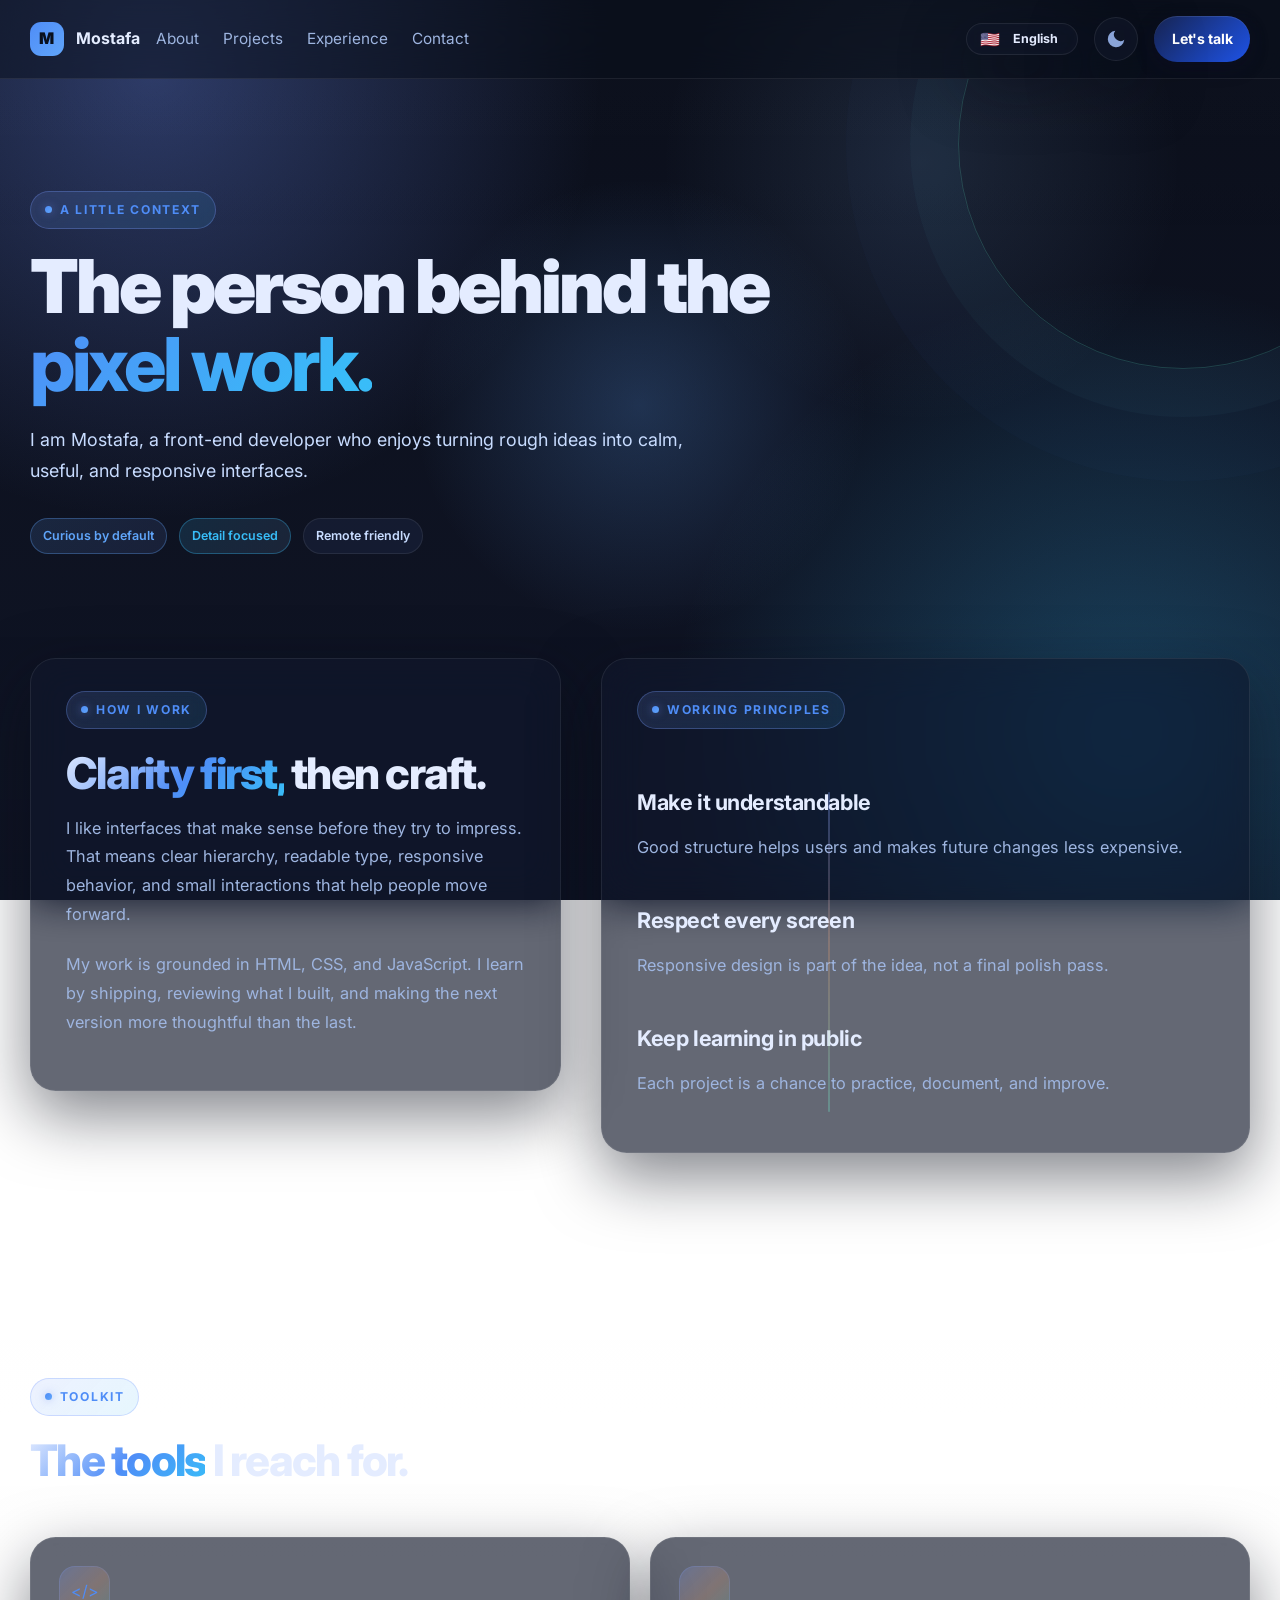
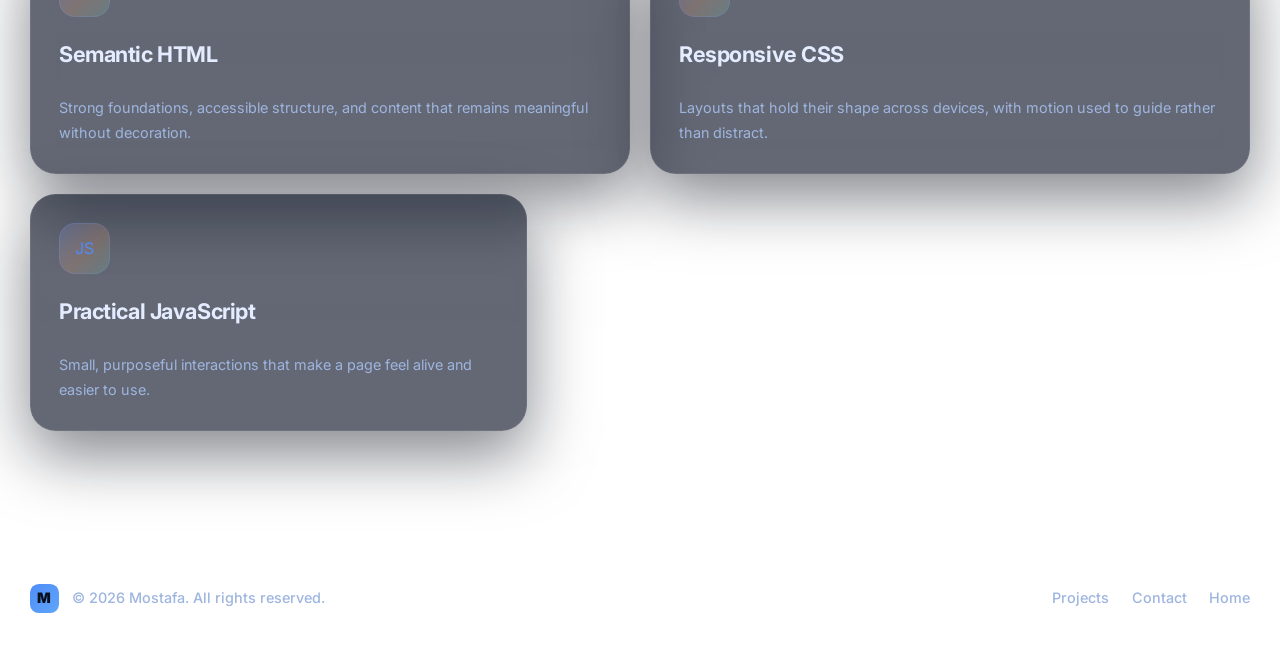
==== about.html @ 09595b4a "Add files via upload" ====
﻿<!DOCTYPE html>
<html lang="en">
  <head>
    <meta charset="UTF-8" />
    <meta name="viewport" content="width=device-width, initial-scale=1.0" />
    <link rel="icon" type="image/svg+xml" href="data:image/svg+xml,%3Csvg xmlns='http://www.w3.org/2000/svg' viewBox='0 0 100 100'%3E%3Cdefs%3E%3ClinearGradient id='g' x1='0%25' y1='0%25' x2='100%25' y2='100%25'%3E%3Cstop offset='0%25' stop-color='%237c9dff'/%3E%3Cstop offset='100%25' stop-color='%238af0d0'/%3E%3C/linearGradient%3E%3C/defs%3E%3Crect width='100' height='100' rx='22' fill='url(%23g)'/%3E%3Ctext x='50' y='68' font-family='Arial,sans-serif' font-size='54' font-weight='900' fill='%2309101d' text-anchor='middle'%3EM%3C/text%3E%3C/svg%3E" />
    <meta name="description" content="Learn more about Mostafa, a front-end developer focused on clear, useful digital experiences." />
    <title>About | Mostafa</title>
    <link rel="preconnect" href="https://fonts.googleapis.com" />
    <link rel="preconnect" href="https://fonts.gstatic.com" crossorigin />
    <link href="https://fonts.googleapis.com/css2?family=Inter:wght@400;500;600;700;800;900&family=DM+Mono:wght@400;500&display=swap" rel="stylesheet" />
    <link rel="stylesheet" href="styles.css" />
    <script>document.documentElement.classList.add('is-loading');</script>
  </head>
<body>
  <a class="skip-link" href="#main-content">Skip to main content</a>
  <div class="scroll-progress" aria-hidden="true">
    <div class="scroll-progress__bar">
    </div>
</div>
<header class="site-header">
  <div class="container nav-wrapper">
    <a href="index.html" class="brand" aria-label="Mostafa home">
      <span class="brand-mark">M</span>
      <span class="brand-name">Mostafa</span>
    </a>
  <button class="nav-toggle" aria-label="Toggle navigation menu" aria-expanded="false" aria-controls="primary-nav">
    <span>
    </span>
  <span>
  </span>
<span>
</span>
</button>
<nav class="main-nav" id="primary-nav" aria-label="Main navigation">
  <a href="about.html" aria-current="page">About</a>
  <a href="projects.html">Projects</a>
  <a href="experience.html">Experience</a>
  <a href="contact.html">Contact</a>
</nav>
<div class="nav-actions">
  <button class="lang-toggle-btn" id="langBtn" type="button" aria-label="Switch to Arabic" aria-pressed="false">
    <span class="flag" aria-hidden="true">🇺🇸</span>
    <span class="lang-text">عربي</span>
  </button>
  <button
  class="theme-toggle"
  type="button"
  aria-label="Toggle light and dark mode"
  aria-pressed="false"
  >
  <svg class="theme-toggle__icon theme-toggle__icon--sun" viewBox="0 0 24 24" width="22" height="22" aria-hidden="true">
    <circle cx="12" cy="12" r="4" fill="currentColor"/>
    <g stroke="currentColor" stroke-width="2" stroke-linecap="round">
      <line x1="12" y1="2" x2="12" y2="5"/>
      <line x1="12" y1="19" x2="12" y2="22"/>
      <line x1="2" y1="12" x2="5" y2="12"/>
      <line x1="19" y1="12" x2="22" y2="12"/>
      <line x1="4.93" y1="4.93" x2="7.05" y2="7.05"/>
      <line x1="16.95" y1="16.95" x2="19.07" y2="19.07"/>
      <line x1="4.93" y1="19.07" x2="7.05" y2="16.95"/>
      <line x1="16.95" y1="7.05" x2="19.07" y2="4.93"/>
    </g>
  </svg>
  <svg class="theme-toggle__icon theme-toggle__icon--moon" viewBox="0 0 24 24" width="22" height="22" aria-hidden="true">
    <path d="M21 12.79A9 9 0 1 1 11.21 3 7 7 0 0 0 21 12.79z" fill="currentColor"/>
  </svg>
  </button>
<a class="launch-button" href="contact.html">Let's talk</a>
</div>
</div>
</header>
<main id="main-content">
  <section class="page-hero">
    <div class="container">
      <p class="section-tag reveal">A little context</p>
      <h1 class="reveal">
        <span class="display-slab">The person behind the</span>
        <span class="display-gradient">pixel work.</span>
      </h1>
    <p class="lead reveal">I am Mostafa, a front-end developer who enjoys turning rough ideas into calm, useful, and responsive interfaces.</p>
    <div class="page-hero__meta reveal">
      <span class="chip chip--accent">Curious by default</span>
      <span class="chip chip--purple">Detail focused</span>
      <span class="chip">Remote friendly</span>
    </div>
</div>
</section>
<section class="section page-content">
  <div class="container split-layout">
    <article class="about-card reveal" style="padding:2rem 2.2rem">
      <p class="section-tag">How I work</p>
      <h2>
        <span class="h2-gradient">Clarity first,</span> then craft.</h2>
      <p>I like interfaces that make sense before they try to impress. That means clear hierarchy, readable type, responsive behavior, and small interactions that help people move forward.</p>
      <p>My work is grounded in HTML, CSS, and JavaScript. I learn by shipping, reviewing what I built, and making the next version more thoughtful than the last.</p>
    </article>
  <article class="about-card reveal" style="padding:2rem 2.2rem">
    <p class="section-tag">Working principles</p>
    <div class="timeline">
      <div>
        <h3>Make it understandable</h3>
        <p>Good structure helps users and makes future changes less expensive.</p>
      </div>
    <div>
      <h3>Respect every screen</h3>
      <p>Responsive design is part of the idea, not a final polish pass.</p>
    </div>
  <div>
    <h3>Keep learning in public</h3>
    <p>Each project is a chance to practice, document, and improve.</p>
  </div>
</div>
</article>
</div>
</section>
<section class="section section-alt">
  <div class="container">
    <div class="section-header">
      <div class="reveal">
        <p class="section-tag">Toolkit</p>
        <h2>
          <span class="h2-gradient">The tools</span> I reach for.</h2>
      </div>
  </div>
<div class="skill-grid">
  <article class="skill-card reveal">
    <div class="skill-icon">&lt;/&gt;</div>
    <h3>Semantic HTML</h3>
    <p>Strong foundations, accessible structure, and content that remains meaningful without decoration.</p>
  </article>
<article class="skill-card reveal">
  <div class="skill-icon"></div>
  <h3>Responsive CSS</h3>
  <p>Layouts that hold their shape across devices, with motion used to guide rather than distract.</p>
</article>
<article class="skill-card reveal">
  <div class="skill-icon">JS</div>
  <h3>Practical JavaScript</h3>
  <p>Small, purposeful interactions that make a page feel alive and easier to use.</p>
</article>
</div>
</div>
</section>
</main>
<footer class="site-footer">
  <div class="container footer-row">
    <div class="footer-brand">
      <span class="brand-mark brand-mark--sm">M</span>
      <span>&copy; <span id="year">
        </span> Mostafa. All rights reserved.</span>
  </div>
<div class="footer-links">
  <a href="projects.html">Projects</a>
  <a href="contact.html">Contact</a>
  <a href="index.html">Home</a>
</div>
</div>
</footer>
<script src="script.js">
</script>
</body>
</html>
---- styles.css ----
:root {
  --bg: #0a0e1a;
  --bg-2: #0f1425;
  --panel: rgba(18, 24, 42, 0.65);
  --panel-strong: rgba(20, 28, 48, 0.92);
  --panel-soft: rgba(26, 36, 62, 0.55);
  --surface: #e8f0ff;
  --ink: #e4ecff;
  --ink-2: #c8dcff;
  --muted: #9eb5e0;
  --primary: #4f8df7;
  --primary-strong: #2563eb;
  --secondary: #38bdf8;
  --accent: #60a5fa;
  --accent-2: #93c5fd;
  --sun: #bfdbfe;
  --line: rgba(255, 255, 255, 0.08);
  --line-strong: rgba(255, 255, 255, 0.14);
  --shadow: 0 1.5rem 4rem rgba(8, 12, 24, 0.5);
  --shadow-glow: 0 0.8rem 2.5rem rgba(106, 138, 240, 0.18), 0 0 0 1px rgba(106, 138, 240, 0.15);
  --shadow-glow-2: 0 1.2rem 3.5rem rgba(56, 189, 248, 0.16), 0 0 0 1px rgba(56, 189, 248, 0.14);
  --project-button-bg: #f8faff;
  --project-button-ink: #0a0e1a;
  --project-button-shadow: rgba(255, 255, 255, 0.3);
  --launch-bg-1: #172554;
  --launch-bg-2: #1d4ed8;
  --launch-bg-3: #0369a1;
  --noise: url("data:image/svg+xml;utf8,<svg xmlns='http://www.w3.org/2000/svg' width='160' height='160'><filter id='n'><feTurbulence type='fractalNoise' baseFrequency='0.9' numOctaves='2' stitchTiles='stitch'/><feColorMatrix values='0 0 0 0 1  0 0 0 0 1  0 0 0 0 1  0 0 0 0.15 0'/></filter><rect width='100%25' height='100%25' filter='url(%23n)'/></svg>");
}

[data-theme="light"] {
  --bg: #f8faff;
  --bg-2: #f0f4ff;
  --panel: rgba(255, 255, 255, 0.78);
  --panel-strong: rgba(255, 255, 255, 0.96);
  --panel-soft: rgba(248, 250, 255, 0.7);
  --surface: #1a2238;
  --ink: #1a2238;
  --ink-2: #3a4663;
  --muted: #5a6885;
  --primary: #2563eb;
  --primary-strong: #1d4ed8;
  --secondary: #0284c7;
  --accent: #0ea5e9;
  --accent-2: #60a5fa;
  --sun: #3b82f6;
  --line: rgba(26, 34, 56, 0.08);
  --line-strong: rgba(26, 34, 56, 0.14);
  --shadow: 0 1.2rem 3rem rgba(26, 34, 56, 0.1);
  --shadow-glow: 0 0.8rem 2rem rgba(74, 106, 216, 0.12), 0 0 0 1px rgba(74, 106, 216, 0.14);
  --shadow-glow-2: 0 1.2rem 2.8rem rgba(2, 132, 199, 0.1), 0 0 0 1px rgba(2, 132, 199, 0.12);
  --project-button-bg: #1a2238;
  --project-button-ink: #ffffff;
  --project-button-shadow: rgba(0, 0, 0, 0.25);
  --launch-bg-1: #2563eb;
  --launch-bg-2: #1d4ed8;
  --launch-bg-3: #0284c7;
  --noise: url("data:image/svg+xml;utf8,<svg xmlns='http://www.w3.org/2000/svg' width='160' height='160'><filter id='n'><feTurbulence type='fractalNoise' baseFrequency='0.9' numOctaves='2' stitchTiles='stitch'/><feColorMatrix values='0 0 0 0 0.03  0 0 0 0 0.05  0 0 0 0 0.1  0 0 0 0.06 0'/></filter><rect width='100%25' height='100%25' filter='url(%23n)'/></svg>");
}

* {
  box-sizing: border-box;
}

html {
  scroll-behavior: smooth;
}

html.is-loading {
  overflow: hidden;
}

html.is-loading::before,
html.is-loading::after {
  position: fixed;
  z-index: 999;
  pointer-events: none;
}

html.is-loading::before {
  content: "MOSTAFA  /  LOADING";
  inset: 0;
  display: grid;
  place-items: center;
  padding-top: 5rem;
  background: var(--bg);
  color: var(--muted);
  font: 700 0.72rem/1 "DM Mono", monospace;
  letter-spacing: 0.18em;
  text-align: center;
}

html.is-loading::after {
  content: "";
  top: 50%;
  left: 50%;
  width: min(22rem, 72vw);
  height: 6px;
  border-radius: 999px;
  background: linear-gradient(90deg, var(--primary), var(--secondary), var(--accent));
  transform: translateX(-50%) scaleX(0);
  transform-origin: left center;
  animation: pageLoaderProgress 1s ease-out forwards;
}

@keyframes pageLoaderProgress {
  0% {
    transform: translateX(-50%) scaleX(0);
  }

  100% {
    transform: translateX(-50%) scaleX(1);
  }
}

@property --aurora-1-x {
  syntax: "<percentage>";
  inherits: false;
  initial-value: 12%;
}
@property --aurora-1-y {
  syntax: "<percentage>";
  inherits: false;
  initial-value: 8%;
}
@property --aurora-2-x {
  syntax: "<percentage>";
  inherits: false;
  initial-value: 88%;
}
@property --aurora-2-y {
  syntax: "<percentage>";
  inherits: false;
  initial-value: 82%;
}
@property --aurora-3-x {
  syntax: "<percentage>";
  inherits: false;
  initial-value: 50%;
}
@property --aurora-3-y {
  syntax: "<percentage>";
  inherits: false;
  initial-value: 45%;
}

body {
  margin: 0;
  font-family: "Inter", sans-serif;
  background:
    radial-gradient(circle at var(--aurora-1-x) var(--aurora-1-y), rgba(106, 138, 240, 0.35), transparent 32%),
    radial-gradient(circle at var(--aurora-2-x) var(--aurora-2-y), rgba(56, 189, 248, 0.28), transparent 34%),
    radial-gradient(circle at var(--aurora-3-x) var(--aurora-3-y), rgba(96, 165, 250, 0.22), transparent 28%),
    radial-gradient(circle at 72% 18%, rgba(147, 197, 253, 0.12), transparent 22%),
    linear-gradient(180deg, var(--bg) 0%, var(--bg-2) 100%);
  background-attachment: fixed;
  background-blend-mode: normal;
  color: var(--ink);
  line-height: 1.7;
  letter-spacing: 0;
  animation: auroraDrift 28s ease-in-out infinite alternate;
  position: relative;
}

body::before {
  content: "";
  position: fixed;
  inset: 0;
  z-index: 0;
  pointer-events: none;
  background-image: var(--noise);
  background-repeat: repeat;
  background-size: 160px 160px;
  opacity: 0.18;
  mix-blend-mode: overlay;
}

body::after {
  content: "";
  position: fixed;
  inset: 0;
  z-index: 0;
  pointer-events: none;
  background:
    linear-gradient(180deg, rgba(255,255,255,0.01), transparent 30%, transparent 70%, rgba(0,0,0,0.08));
}

@keyframes auroraDrift {
  0% {
    --aurora-1-x: 10%;
    --aurora-1-y: 8%;
    --aurora-2-x: 90%;
    --aurora-2-y: 84%;
    --aurora-3-x: 48%;
    --aurora-3-y: 50%;
  }
  33% {
    --aurora-1-x: 18%;
    --aurora-1-y: 14%;
    --aurora-2-x: 78%;
    --aurora-2-y: 70%;
    --aurora-3-x: 55%;
    --aurora-3-y: 42%;
  }
  66% {
    --aurora-1-x: 12%;
    --aurora-1-y: 20%;
    --aurora-2-x: 82%;
    --aurora-2-y: 62%;
    --aurora-3-x: 45%;
    --aurora-3-y: 58%;
  }
  100% {
    --aurora-1-x: 25%;
    --aurora-1-y: 10%;
    --aurora-2-x: 72%;
    --aurora-2-y: 88%;
    --aurora-3-x: 55%;
    --aurora-3-y: 45%;
  }
}

[data-theme="light"] body {
  background:
    radial-gradient(circle at var(--aurora-1-x) var(--aurora-1-y), rgba(74, 106, 216, 0.15), transparent 32%),
    radial-gradient(circle at var(--aurora-2-x) var(--aurora-2-y), rgba(2, 132, 199, 0.12), transparent 34%),
    radial-gradient(circle at var(--aurora-3-x) var(--aurora-3-y), rgba(14, 165, 233, 0.1), transparent 28%),
    radial-gradient(circle at 72% 18%, rgba(96, 165, 250, 0.06), transparent 22%),
    linear-gradient(180deg, var(--bg) 0%, var(--bg-2) 100%);
  background-attachment: fixed;
}

[data-theme="light"] body::before {
  opacity: 0.25;
  mix-blend-mode: multiply;
}

a {
  color: inherit;
  text-decoration: none;
}

img {
  max-width: 100%;
  display: block;
}

button {
  font-family: inherit;
}

.skip-link {
  position: absolute;
  top: -40px;
  left: 0;
  background: var(--primary);
  color: white;
  padding: 0.5rem 1rem;
  z-index: 100;
  border-radius: 0 0 0.5rem 0;
  font-weight: 600;
  font-size: 0.85rem;
  transition: top 0.2s ease;
}

.skip-link:focus {
  top: 0;
}

.scroll-progress {
  position: fixed;
  top: 0;
  left: 0;
  width: 100%;
  height: 3px;
  z-index: 100;
  background: transparent;
  pointer-events: none;
}

.scroll-progress__bar {
  height: 100%;
  width: 0%;
  background: linear-gradient(90deg, var(--primary), var(--accent));
  border-radius: 0 999px 999px 0;
  transition: width 0.08s linear;
}

.container {
  width: min(1220px, calc(100% - 2rem));
  margin: 0 auto;
  position: relative;
  z-index: 1;
}

.section {
  padding: 7rem 0;
  position: relative;
}

.page-hero {
  padding: 7rem 0 4.5rem;
  position: relative;
  overflow: hidden;
}

.page-hero::after {
  content: "";
  position: absolute;
  width: 28rem;
  height: 28rem;
  right: -8rem;
  top: -10rem;
  border: 1px solid rgba(94, 224, 200, 0.2);
  border-radius: 50%;
  box-shadow: 0 0 0 3rem rgba(94, 224, 200, 0.03), 0 0 0 7rem rgba(106, 138, 240, 0.025);
  pointer-events: none;
}

.page-hero h1 {
  max-width: 860px;
  margin-bottom: 1.25rem;
}

.page-hero .lead {
  max-width: 680px;
}

.page-hero__meta {
  display: flex;
  flex-wrap: wrap;
  gap: 0.75rem;
  margin-top: 2rem;
}

.page-content {
  padding-top: 2rem;
}

.page-intro {
  max-width: 760px;
  margin-bottom: 3rem;
}

.auth-section {
  min-height: calc(100vh - 78px);
  display: grid;
  align-items: center;
  padding: 5rem 0;
}

.auth-layout {
  display: grid;
  grid-template-columns: minmax(0, 1fr) minmax(320px, 440px);
  align-items: center;
  gap: clamp(3rem, 8vw, 8rem);
}

.auth-intro h1 {
  max-width: 680px;
  margin-bottom: 1.25rem;
}

.auth-intro .lead {
  max-width: 540px;
}

.auth-card {
  padding: clamp(1.5rem, 4vw, 2.4rem);
  border: 1px solid var(--line-strong);
  border-radius: 1.1rem;
  background: var(--panel-strong);
  box-shadow: var(--shadow), var(--shadow-glow);
}

.auth-card__header {
  margin-bottom: 1.75rem;
}

.auth-card__eyebrow {
  color: var(--primary);
  font: 500 0.72rem/1 "DM Mono", monospace;
  letter-spacing: 0.12em;
  text-transform: uppercase;
}

.auth-card h2 {
  margin: 0.55rem 0 0.25rem;
  font-size: clamp(2rem, 5vw, 3rem);
}

.auth-card__header p,
.auth-switch {
  margin: 0;
  color: var(--muted);
}

.auth-form {
  display: grid;
  gap: 1rem;
}

.auth-submit {
  width: 100%;
  justify-content: center;
  margin-top: 0.35rem;
}

.auth-switch {
  margin-top: 1.5rem;
  text-align: center;
  font-size: 0.9rem;
}

.auth-switch a {
  color: var(--primary);
  font-weight: 700;
}

.auth-switch a:hover,
.auth-switch a:focus-visible {
  color: var(--accent);
}

.dashboard-section {
  min-height: calc(100vh - 78px);
  padding-top: 5rem;
}

.dashboard-heading {
  display: flex;
  align-items: end;
  justify-content: space-between;
  gap: 2rem;
  margin-bottom: 3rem;
}

.dashboard-heading h1 {
  max-width: 760px;
  margin-bottom: 1rem;
}

.dashboard-heading .lead {
  max-width: 520px;
  margin-bottom: 0;
}

.dashboard-grid {
  display: grid;
  grid-template-columns: repeat(2, minmax(0, 1fr));
  gap: 1rem;
}

.dashboard-card,
.dashboard-note {
  border: 1px solid var(--line-strong);
  background: var(--panel);
  box-shadow: var(--shadow);
  backdrop-filter: blur(14px);
}

.dashboard-card {
  min-height: 220px;
  display: flex;
  flex-direction: column;
  align-items: flex-start;
  padding: 1.6rem;
  border-radius: 1rem;
}

.dashboard-card--profile {
  grid-column: 1 / -1;
  min-height: 190px;
  display: grid;
  grid-template-columns: auto 1fr auto;
  align-items: center;
  gap: 1.25rem;
}

.dashboard-card__icon {
  display: grid;
  width: 3.2rem;
  height: 3.2rem;
  place-items: center;
  border-radius: 0.9rem;
  background: linear-gradient(135deg, var(--primary), var(--accent));
  color: #09101d;
  font-size: 1.5rem;
  font-weight: 900;
}

.dashboard-card__label {
  display: block;
  margin-bottom: 0.7rem;
  color: var(--primary);
  font: 500 0.72rem/1 "DM Mono", monospace;
  letter-spacing: 0.12em;
  text-transform: uppercase;
}

.dashboard-card h2 {
  margin: 0;
  font-size: 1.25rem;
  overflow-wrap: anywhere;
}

.dashboard-card p,
.dashboard-note p {
  color: var(--muted);
}

.dashboard-number {
  margin-top: auto;
  color: var(--ink);
  font-size: clamp(2.8rem, 5vw, 4.4rem);
  line-height: 1;
}

.dashboard-card .text-link {
  margin-top: auto;
  color: var(--accent);
  font-weight: 700;
}

.dashboard-note {
  display: flex;
  align-items: center;
  justify-content: space-between;
  gap: 2rem;
  margin-top: 1rem;
  padding: 1.75rem;
  border-radius: 1rem;
}

.dashboard-note .section-tag {
  margin-bottom: 0.8rem;
}

.dashboard-note h2 {
  margin: 0 0 0.35rem;
}

.dashboard-note p {
  margin: 0;
}

.settings-panel {
  display: grid;
  grid-template-columns: minmax(220px, 0.75fr) minmax(0, 1.25fr);
  gap: 2rem;
  margin-top: 1rem;
  padding: 1.75rem;
  border: 1px solid var(--line-strong);
  border-radius: 1rem;
  background: var(--panel-strong);
  box-shadow: var(--shadow), var(--shadow-glow);
}

.settings-panel__intro h2 {
  margin-bottom: 0.5rem;
  font-size: clamp(1.6rem, 3vw, 2.4rem);
}

.settings-panel__intro p {
  margin: 0;
  color: var(--muted);
}

.settings-form {
  display: grid;
  grid-template-columns: repeat(2, minmax(0, 1fr));
  gap: 1rem;
}

.settings-form .form-field:has(select) {
  position: relative;
}

.settings-form .form-field:has(select)::after {
  content: "";
  position: absolute;
  right: 1rem;
  bottom: 1.08rem;
  width: 0.5rem;
  height: 0.5rem;
  border-right: 2px solid var(--primary);
  border-bottom: 2px solid var(--primary);
  pointer-events: none;
  transform: rotate(45deg) translateY(-2px);
  transition: transform 0.2s ease, border-color 0.2s ease;
}

.settings-form .form-field:has(select):focus-within::after {
  border-color: var(--accent);
  transform: rotate(225deg) translate(-2px, -2px);
}

.settings-form select {
  min-height: 3.15rem;
  padding: 0.85rem 2.75rem 0.85rem 1rem;
  appearance: none;
  cursor: pointer;
  border-color: rgba(96, 165, 250, 0.3);
  background: linear-gradient(135deg, var(--panel-soft), rgba(56, 189, 248, 0.08));
  font-weight: 700;
  transition: border-color 0.2s ease, background 0.2s ease, box-shadow 0.2s ease, transform 0.2s ease;
}

.settings-form select:hover {
  border-color: var(--primary);
  background: linear-gradient(135deg, var(--panel), rgba(56, 189, 248, 0.12));
  transform: translateY(-1px);
}

.settings-form select:focus {
  border-color: var(--accent);
  background: var(--panel-strong);
  box-shadow: 0 0 0 3px rgba(56, 189, 248, 0.14), 0 0.5rem 1.2rem rgba(56, 189, 248, 0.1);
}

[dir="rtl"] .settings-form .form-field:has(select)::after {
  right: auto;
  left: 1rem;
}

[dir="rtl"] .settings-form select {
  padding-right: 1rem;
  padding-left: 2.75rem;
}

.settings-form__actions {
  grid-column: 1 / -1;
  display: flex;
  align-items: center;
  gap: 1rem;
  margin-top: 0.25rem;
}

.settings-form__actions .form-status {
  margin: 0;
}

.form-grid {
  display: grid;
  grid-template-columns: repeat(2, minmax(0, 1fr));
  gap: 1rem;
}

.form-field {
  display: grid;
  gap: 0.45rem;
}

.form-field--wide {
  grid-column: 1 / -1;
}

.form-field label {
  color: var(--ink-2);
  font-size: 0.82rem;
  font-weight: 700;
}

.form-field.has-error label {
  color: #ffffff;
}

[data-theme="light"] .form-field.has-error label {
  color: #b4233c;
}

.form-field input,
.form-field textarea,
.form-field select {
  width: 100%;
  border: 1px solid var(--line-strong);
  border-radius: 0.8rem;
  padding: 0.85rem 1rem;
  background: var(--panel-soft);
  color: var(--ink);
  font: inherit;
  outline: none;
  transition: border-color 0.2s ease, box-shadow 0.2s ease;
}

.form-field textarea {
  min-height: 9rem;
  resize: vertical;
}

.form-field input:focus,
.form-field textarea:focus,
.form-field select:focus {
  border-color: var(--primary);
  box-shadow: 0 0 0 3px rgba(106, 138, 240, 0.14);
}

.locked-input-wrap {
  position: relative;
}

.locked-input-wrap input[readonly] {
  padding-right: 3.2rem;
  cursor: not-allowed;
  background: var(--panel);
  color: var(--ink-2);
}

.locked-input-wrap input[readonly]:focus {
  border-color: var(--line-strong);
  box-shadow: none;
}

.field-lock {
  position: absolute;
  top: 50%;
  right: 1rem;
  display: grid;
  color: var(--ink-2);
  pointer-events: none;
  transform: translateY(-50%);
}

.password-input-wrap {
  position: relative;
}

.password-input-wrap input {
  padding-right: 4.6rem;
}

.password-toggle {
  position: absolute;
  top: 50%;
  right: 0.55rem;
  min-width: 3.4rem;
  padding: 0.35rem 0.45rem;
  border: 0;
  border-radius: 0.45rem;
  background: transparent;
  color: var(--primary);
  cursor: pointer;
  font: 700 0.75rem/1 "DM Mono", monospace;
  transform: translateY(-50%);
  transition: background 0.2s ease, color 0.2s ease;
}

.password-toggle:hover,
.password-toggle:focus-visible {
  background: var(--panel-soft);
  color: var(--accent);
}

.password-toggle:focus-visible {
  outline: 2px solid var(--primary);
  outline-offset: 1px;
}

[dir="rtl"] .password-input-wrap input {
  padding-right: 1rem;
  padding-left: 4.6rem;
}

[dir="rtl"] .password-toggle {
  right: auto;
  left: 0.55rem;
}

.form-field.has-error input,
.form-field.has-error textarea,
.form-field.has-error select,
.form-field.has-error input:focus,
.form-field.has-error textarea:focus,
.form-field.has-error select:focus {
  border-color: #f06b78;
  box-shadow: 0 0 0 3px rgba(240, 107, 120, 0.14);
}

.form-status {
  margin: 0.75rem 0 0;
  color: var(--accent);
  font-weight: 700;
}

.page-note {
  padding: 1.25rem 1.5rem;
  border-left: 3px solid var(--accent);
  background: var(--panel-soft);
  color: var(--ink-2);
}

.section-alt {
  position: relative;
}

.section-alt::before {
  content: "";
  position: absolute;
  inset: 0;
  background: linear-gradient(180deg,
    rgba(255, 255, 255, 0.008),
    rgba(255, 255, 255, 0.02) 50%,
    rgba(255, 255, 255, 0.008));
  border-top: 1px solid var(--line);
  border-bottom: 1px solid var(--line);
  backdrop-filter: blur(4px);
  pointer-events: none;
}

.section-tag,
.eyebrow {
  display: inline-flex;
  align-items: center;
  gap: 0.5rem;
  margin: 0 0 1.2rem;
  padding: 0.45rem 0.85rem;
  color: var(--primary);
  background: linear-gradient(135deg, rgba(124, 157, 255, 0.14), rgba(56, 189, 248, 0.12));
  border: 1px solid rgba(124, 157, 255, 0.3);
  border-radius: 999px;
  font-size: 0.76rem;
  letter-spacing: 0.14em;
  text-transform: uppercase;
  font-weight: 700;
  backdrop-filter: blur(8px);
}

.section-tag::before,
.eyebrow::before {
  content: "";
  width: 0.45rem;
  height: 0.45rem;
  border-radius: 50%;
  background: linear-gradient(135deg, var(--primary), var(--accent));
  box-shadow: 0 0 8px rgba(106, 138, 240, 0.5);
}

.chip-row {
  display: flex;
  flex-wrap: wrap;
  gap: 0.5rem;
  margin: 1.25rem 0 0;
}

.chip {
  display: inline-flex;
  align-items: center;
  gap: 0.4rem;
  padding: 0.4rem 0.75rem;
  font-size: 0.78rem;
  font-weight: 600;
  border-radius: 999px;
  border: 1px solid var(--line);
  background: var(--panel-soft);
  color: var(--ink-2);
  backdrop-filter: blur(8px);
  transition: transform 0.2s ease, border-color 0.2s ease, color 0.2s ease;
}

.chip:hover {
  transform: translateY(-0.5px);
  border-color: rgba(106, 138, 240, 0.35);
  color: var(--primary);
}

.chip--accent {
  background: linear-gradient(135deg, rgba(96, 165, 250, 0.14), rgba(124, 157, 255, 0.1));
  border-color: rgba(96, 165, 250, 0.32);
  color: var(--accent);
}

.chip--purple {
  background: linear-gradient(135deg, rgba(56, 189, 248, 0.14), rgba(147, 197, 253, 0.1));
  border-color: rgba(56, 189, 248, 0.32);
  color: var(--secondary);
}

h1, h2, h3, p {
  margin-top: 0;
}

h1 {
  font-size: clamp(3rem, 5.8vw, 6.2rem);
  line-height: 1.05;
  letter-spacing: -0.04em;
  max-width: 780px;
  margin-bottom: 1.5rem;
  font-weight: 800;
}

h1 .display-gradient {
  background: linear-gradient(135deg, var(--primary) 0%, var(--secondary) 45%, var(--accent) 100%);
  -webkit-background-clip: text;
  background-clip: text;
  -webkit-text-fill-color: transparent;
  color: transparent;
  background-size: 200% 200%;
  animation: gradientShift 9s ease-in-out infinite alternate;
}

h1 .display-slab {
  display: block;
  color: var(--ink);
  font-weight: 900;
}

h1 .display-italic {
  font-family: "DM Mono", ui-monospace, monospace;
  font-style: italic;
  font-weight: 500;
  color: var(--accent);
  letter-spacing: -0.04em;
}

@keyframes gradientShift {
  0% { background-position: 0% 50%; }
  100% { background-position: 100% 50%; }
}

h2 {
  font-size: clamp(2.2rem, 3.4vw, 3.4rem);
  line-height: 1.15;
  letter-spacing: -0.04em;
  margin-bottom: 1rem;
  font-weight: 800;
}

h2 .h2-gradient {
  background: linear-gradient(135deg, var(--ink), var(--primary) 55%, var(--secondary));
  -webkit-background-clip: text;
  background-clip: text;
  -webkit-text-fill-color: transparent;
  color: transparent;
}

h3 {
  font-size: 1.35rem;
  letter-spacing: -0.02em;
  margin-bottom: 0.8rem;
  font-weight: 700;
}

p {
  color: var(--muted);
  margin-bottom: 1.4rem;
  font-size: 1.02rem;
  line-height: 1.75;
}

.lead {
  font-size: 1.12rem;
  line-height: 1.75;
  max-width: 640px;
  color: var(--ink-2);
}

.typed-text {
  display: inline-block;
  color: var(--primary);
}

.typed-cursor {
  display: inline-block;
  color: var(--accent);
  font-weight: 300;
  animation: blink 0.9s steps(1) infinite;
  margin-left: 1px;
}

@keyframes blink {
  0%, 50% { opacity: 1; }
  50.01%, 100% { opacity: 0; }
}

.reveal {
  opacity: 0;
  transform: translateY(20px);
  transition:
    opacity 0.5s cubic-bezier(0.2, 0.7, 0.2, 1),
    transform 0.5s cubic-bezier(0.2, 0.7, 0.2, 1);
  will-change: opacity, transform;
}

.reveal.is-visible {
  opacity: 1;
  transform: translateY(0);
}

.site-header {
  position: sticky;
  top: 0;
  z-index: 10;
  backdrop-filter: blur(18px);
  background: rgba(9, 14, 26, 0.5);
  border-bottom: 1px solid var(--line);
}

[data-theme="light"] .site-header {
  background: rgba(244, 247, 251, 0.78);
}

.nav-wrapper {
  height: 78px;
  display: flex;
  align-items: center;
  justify-content: space-between;
  gap: 1rem;
}

.brand {
  display: inline-flex;
  align-items: center;
  gap: 0.8rem;
  font-weight: 700;
  flex-shrink: 0;
}

.brand-mark {
  width: 2.1rem;
  height: 2.1rem;
  display: inline-grid;
  place-items: center;
  border-radius: 0.7rem;
  background: linear-gradient(135deg, var(--primary), var(--accent));
  color: #09101d;
  font-weight: 900;
  flex-shrink: 0;
}

.brand-mark--sm {
  width: 1.8rem;
  height: 1.8rem;
  border-radius: 0.55rem;
  font-size: 0.9rem;
}

.brand-name {
  display: inline-block;
}

.nav-actions {
  display: flex;
  align-items: center;
  gap: 1rem;
  margin-left: auto;
}

[dir="rtl"] .nav-actions {
  margin-right: auto;
  margin-left: 0;
}

.account-button {
  display: inline-flex;
  align-items: center;
  justify-content: center;
  min-height: 2.25rem;
  padding: 0.5rem 1rem;
  border: 1px solid rgba(96, 165, 250, 0.35);
  border-radius: 999px;
  background: linear-gradient(135deg, var(--primary), var(--secondary));
  color: #09101d;
  box-shadow: 0 0.3rem 0.9rem rgba(56, 189, 248, 0.18);
  font-size: 0.8rem;
  font-weight: 800;
  line-height: 1;
  transition: transform 0.2s ease, box-shadow 0.2s ease, filter 0.2s ease;
}

.account-button:hover,
.account-button:focus-visible {
  border-color: var(--accent-2);
  color: #09101d;
  transform: translateY(-1px) scale(1.03);
  filter: brightness(1.08);
  box-shadow: 0 0.55rem 1.25rem rgba(56, 189, 248, 0.26);
}

.account-button:focus-visible {
  outline: 2px solid var(--primary);
  outline-offset: 2px;
}

.lang-toggle-btn {
  background: var(--panel);
  color: var(--ink);
  border: 1px solid var(--line);
  padding: 0.42rem 0.8rem;
  border-radius: 999px;
  font-family: inherit;
  font-size: 0.78rem;
  font-weight: 700;
  cursor: pointer;
  display: inline-flex;
  align-items: center;
  gap: 0.45rem;
  box-shadow: var(--shadow);
  backdrop-filter: blur(10px);
  transition: transform 0.25s ease, border-color 0.25s ease, background 0.25s ease, color 0.25s ease, box-shadow 0.25s ease;
}

.lang-toggle-btn:hover,
.lang-toggle-btn:focus-visible {
  background: var(--panel-strong);
  border-color: var(--primary);
  color: var(--primary);
  transform: translateY(-1px);
  box-shadow: 0 0.4rem 1.2rem rgba(106, 138, 240, 0.2);
}

.lang-toggle-btn:focus-visible {
  outline: 2px solid var(--primary);
  outline-offset: 2px;
}

.lang-toggle-btn:active {
  transform: translateY(0);
}

.lang-toggle-btn .flag {
  font-size: 1rem;
  line-height: 1;
}

.lang-toggle-btn .lang-text {
  min-width: 3.6rem;
  text-align: center;
}

.nav-toggle {
  display: none;
  flex-direction: column;
  justify-content: center;
  gap: 5px;
  width: 42px;
  height: 42px;
  padding: 0 9px;
  background: transparent;
  border: 1px solid var(--line);
  border-radius: 0.8rem;
  cursor: pointer;
  color: var(--ink);
}

.nav-toggle span {
  display: block;
  height: 2px;
  width: 100%;
  background: currentColor;
  border-radius: 999px;
  transition: transform 0.25s ease, opacity 0.25s ease;
  transform-origin: center;
}

.nav-toggle[aria-expanded="true"] span:nth-child(1) {
  transform: translateY(7px) rotate(45deg);
}
.nav-toggle[aria-expanded="true"] span:nth-child(2) {
  opacity: 0;
  transform: scaleX(0);
}
.nav-toggle[aria-expanded="true"] span:nth-child(3) {
  transform: translateY(-7px) rotate(-45deg);
}

.main-nav {
  display: flex;
  align-items: center;
  gap: 1.5rem;
  color: var(--muted);
  font-size: 0.96rem;
}

.main-nav a {
  position: relative;
  padding: 0.35rem 0;
  transition: color 0.2s ease;
}

.main-nav a::after {
  content: "";
  position: absolute;
  right: 0;
  bottom: 0;
  left: 0;
  height: 2px;
  border-radius: 999px;
  background: var(--accent);
  transform: scaleX(0);
  transform-origin: center;
  transition: transform 0.25s ease;
}

.main-nav a:hover::after,
.main-nav a:focus-visible::after {
  transform: scaleX(1);
}

.theme-toggle {
  position: relative;
  display: inline-flex;
  align-items: center;
  justify-content: center;
  width: 44px;
  height: 44px;
  border: 1px solid var(--line);
  border-radius: 999px;
  background: var(--panel);
  color: var(--ink);
  cursor: pointer;
  flex-shrink: 0;
  transition: transform 0.25s ease, border-color 0.25s ease, background 0.25s ease, color 0.25s ease, box-shadow 0.25s ease;
  backdrop-filter: blur(10px);
  overflow: hidden;
  box-shadow: var(--shadow);
}

.theme-toggle:hover,
.theme-toggle:focus-visible {
  transform: translateY(-0.5px) rotate(6deg);
  border-color: var(--primary);
  color: var(--primary);
  box-shadow: 0 4px 14px rgba(106, 138, 240, 0.2);
}

.theme-toggle:focus-visible {
  outline: 2px solid var(--primary);
  outline-offset: 2px;
}

.theme-toggle:active {
  transform: scale(0.92);
}

.theme-toggle__icon {
  position: absolute;
  transition: transform 0.45s cubic-bezier(0.68, -0.55, 0.265, 1.55), opacity 0.3s ease;
}

.theme-toggle__icon--sun {
  opacity: 0;
  transform: translateY(20px) rotate(-90deg) scale(0.6);
  color: #f5b642;
}

.theme-toggle__icon--moon {
  opacity: 1;
  transform: translateY(0) rotate(0) scale(1);
  color: #8aa4d8;
}

[data-theme="light"] .theme-toggle__icon--sun {
  opacity: 1;
  transform: translateY(0) rotate(0) scale(1);
}

[data-theme="light"] .theme-toggle__icon--moon {
  opacity: 0;
  transform: translateY(-20px) rotate(90deg) scale(0.6);
}

.main-nav a:hover,
.main-nav a:focus-visible,
.text-link:hover,
.text-link:focus-visible {
  color: var(--ink);
}

.hero {
  padding: 5rem 0 4rem;
}

.hero-grid {
  display: grid;
  grid-template-columns: 1.3fr 1fr;
  align-items: center;
  gap: 3rem;
}

.cta-group {
  display: flex;
  flex-wrap: wrap;
  gap: 1rem;
  margin: 2.25rem 0 2.5rem;
}

.mini-stats {
  list-style: none;
  padding: 0;
  margin: 0;
  display: grid;
  grid-template-columns: repeat(3, minmax(0, 1fr));
  gap: 1rem;
}

.mini-stats li {
  position: relative;
  padding: 1.4rem 1.2rem;
  border-radius: 1.2rem;
  background: var(--panel);
  border: 1px solid var(--line);
  backdrop-filter: blur(18px);
  overflow: hidden;
  transition: transform 0.35s cubic-bezier(0.2, 0.7, 0.2, 1), border-color 0.3s ease, box-shadow 0.3s ease;
  isolation: isolate;
}

.mini-stats li::before {
  content: "";
  position: absolute;
  inset: 0;
  z-index: -1;
  padding: 1px;
  border-radius: inherit;
  background: linear-gradient(135deg, rgba(124, 157, 255, 0.55), rgba(255, 169, 112, 0.35) 45%, transparent 75%);
  -webkit-mask: linear-gradient(#000, #000) content-box, linear-gradient(#000, #000);
  -webkit-mask-composite: xor;
  mask-composite: exclude;
  opacity: 0;
  transition: opacity 0.3s ease;
  pointer-events: none;
}

.mini-stats li:nth-child(1)::before { background: linear-gradient(135deg, rgba(106, 138, 240, 0.45), rgba(94, 224, 200, 0.28) 50%, transparent 75%); }
.mini-stats li:nth-child(2)::before { background: linear-gradient(135deg, rgba(240, 138, 93, 0.45), rgba(248, 123, 194, 0.28) 50%, transparent 75%); }
.mini-stats li:nth-child(3)::before { background: linear-gradient(135deg, rgba(240, 194, 106, 0.5), rgba(106, 138, 240, 0.28) 50%, transparent 75%); }

.mini-stats li:hover {
  transform: translateY(-2px);
  border-color: transparent;
  box-shadow: var(--shadow-glow);
}

.mini-stats li:hover::before {
  opacity: 1;
}

.mini-stats strong {
  display: block;
  font-size: clamp(1.8rem, 2.4vw, 2.4rem);
  letter-spacing: -0.06em;
  line-height: 1;
  font-weight: 800;
  margin-bottom: 0.5rem;
  background: linear-gradient(135deg, var(--ink), var(--primary));
  -webkit-background-clip: text;
  background-clip: text;
  -webkit-text-fill-color: transparent;
  color: transparent;
}

.mini-stats span {
  color: var(--muted);
  font-size: 0.82rem;
  font-weight: 500;
  display: block;
  line-height: 1.4;
}

.mini-stats .stat-badge {
  display: inline-flex;
  align-items: center;
  justify-content: center;
  width: 2rem;
  height: 2rem;
  border-radius: 0.6rem;
  margin-bottom: 0.85rem;
  font-size: 0.95rem;
  background: linear-gradient(135deg, rgba(106, 138, 240, 0.16), rgba(94, 224, 200, 0.12));
  color: var(--primary);
}

.mini-stats li:nth-child(2) .stat-badge {
  background: linear-gradient(135deg, rgba(240, 138, 93, 0.18), rgba(248, 123, 194, 0.14));
  color: var(--secondary);
}

.mini-stats li:nth-child(3) .stat-badge {
  background: linear-gradient(135deg, rgba(240, 194, 106, 0.2), rgba(106, 138, 240, 0.15));
  color: var(--sun);
}

.hero-panel {
  display: flex;
  justify-content: center;
}

.profile-card,
.skill-card,
.project-card,
.timeline-item,
.contact-box,
.about-card {
  position: relative;
  background: var(--panel);
  border: 1px solid var(--line);
  border-radius: 1.6rem;
  backdrop-filter: blur(20px) saturate(140%);
  -webkit-backdrop-filter: blur(20px) saturate(140%);
  box-shadow: var(--shadow);
  overflow: hidden;
  isolation: isolate;
  transition: transform 0.45s cubic-bezier(0.2, 0.7, 0.2, 1),
              box-shadow 0.45s cubic-bezier(0.2, 0.7, 0.2, 1),
              border-color 0.45s ease;
}

.profile-card::before,
.skill-card::before,
.project-card::before,
.timeline-item::before,
.contact-box::before,
.about-card::before {
  content: "";
  position: absolute;
  inset: 0;
  z-index: -1;
  padding: 1px;
  border-radius: inherit;
  background: conic-gradient(
    from var(--card-angle, 0deg),
    rgba(106, 138, 240, 0) 0%,
    rgba(106, 138, 240, 0.4) 18%,
    rgba(240, 138, 93, 0.32) 36%,
    rgba(94, 224, 200, 0.28) 55%,
    rgba(240, 194, 106, 0.28) 72%,
    rgba(248, 123, 194, 0.24) 88%,
    rgba(106, 138, 240, 0) 100%
  );
  -webkit-mask: linear-gradient(#000, #000) content-box, linear-gradient(#000, #000);
  -webkit-mask-composite: xor;
  mask-composite: exclude;
  opacity: 0;
  transition: opacity 0.5s ease;
  pointer-events: none;
  animation: cardShimmerRotate 14s linear infinite;
  animation-play-state: paused;
}

.profile-card:hover,
.skill-card:hover,
.project-card:hover,
.timeline-item:hover,
.contact-box:hover,
.about-card:hover {
  transform: translateY(-3px);
  border-color: transparent;
}

.profile-card:hover,
.skill-card:hover,
.about-card:hover {
  box-shadow: var(--shadow-glow);
}

.project-card:hover {
  box-shadow: var(--shadow-glow-2);
}

.profile-card:hover::before,
.skill-card:hover::before,
.project-card:hover::before,
.timeline-item:hover::before,
.contact-box:hover::before,
.about-card:hover::before {
  opacity: 1;
  animation-play-state: running;
}

@keyframes cardShimmerRotate {
  to { --card-angle: 360deg; }
}

@property --card-angle {
  syntax: "<angle>";
  inherits: false;
  initial-value: 0deg;
}

.profile-card {
  width: min(100%, 440px);
  padding: 2rem;
}

[data-theme="light"] .profile-card,
[data-theme="light"] .skill-card,
[data-theme="light"] .project-card,
[data-theme="light"] .timeline-item,
[data-theme="light"] .about-card {
  background: var(--panel-strong);
}

[data-theme="light"] .card-metrics div,
[data-theme="light"] .contact-box,
[data-theme="light"] .card-socials a {
  background: rgba(26, 34, 56, 0.03);
}

[data-theme="light"] .card-socials a:hover,
[data-theme="light"] .card-socials a:focus-visible {
  background: linear-gradient(135deg, var(--primary), var(--secondary));
  color: #ffffff;
}

.avatar {
  width: 5.5rem;
  height: 5.5rem;
  border-radius: 1.5rem;
  display: grid;
  place-items: center;
  background: linear-gradient(135deg, var(--primary) 0%, var(--secondary) 50%, var(--accent) 100%);
  background-size: 200% 200%;
  color: #0b1020;
  font-size: 1.8rem;
  font-weight: 900;
  margin-bottom: 1.5rem;
  box-shadow: 0 8px 24px rgba(106, 138, 240, 0.25), 0 0 0 1px rgba(255, 255, 255, 0.1);
  animation: gradientShift 11s ease-in-out infinite alternate;
}

.card-header {
  display: inline-flex;
  align-items: center;
  gap: 0.55rem;
  padding: 0.45rem 0.8rem;
  border-radius: 999px;
  border: 1px solid rgba(110, 243, 209, 0.35);
  background: linear-gradient(135deg, rgba(110, 243, 209, 0.16), rgba(124, 157, 255, 0.08));
  color: var(--accent);
  font-size: 0.78rem;
  font-weight: 700;
  margin-bottom: 1rem;
  backdrop-filter: blur(10px);
}

.status-dot {
  width: 0.55rem;
  height: 0.55rem;
  border-radius: 50%;
  background: var(--accent);
  box-shadow: 0 0 0 0.2rem rgba(94, 224, 200, 0.18);
  animation: pulseDot 2.4s ease-in-out infinite;
}

@keyframes pulseDot {
  0%, 100% { box-shadow: 0 0 0 0.2rem rgba(94, 224, 200, 0.18); }
  50% { box-shadow: 0 0 0 0.35rem rgba(94, 224, 200, 0.06); }
}

.profile-card h2 {
  margin-bottom: 0.55rem;
}

.profile-card .bio {
  font-size: 0.95rem;
  color: var(--ink-2);
  line-height: 1.65;
  margin-bottom: 0.3rem;
}

.card-metrics {
  display: grid;
  grid-template-columns: repeat(2, minmax(0, 1fr));
  gap: 0.9rem;
  margin-top: 1.8rem;
}

.card-metrics div {
  background: var(--panel-soft);
  border: 1px solid var(--line);
  border-radius: 1.1rem;
  padding: 1rem;
  transition: transform 0.25s ease, border-color 0.25s ease;
}

.card-metrics div:hover {
  transform: translateY(-1px);
  border-color: rgba(106, 138, 240, 0.28);
}

.card-metrics strong {
  display: block;
  font-size: 1.4rem;
  font-weight: 800;
  letter-spacing: -0.04em;
  line-height: 1;
  color: var(--ink);
  margin-bottom: 0.35rem;
}

.card-metrics span {
  display: block;
  color: var(--muted);
  font-size: 0.74rem;
  font-weight: 500;
}

.card-socials {
  display: flex;
  gap: 0.6rem;
  margin-top: 1.6rem;
}

.card-socials a {
  display: inline-grid;
  place-items: center;
  width: 2.55rem;
  height: 2.55rem;
  border-radius: 0.85rem;
  background: var(--panel-soft);
  border: 1px solid var(--line);
  color: var(--muted);
  transition: transform 0.25s ease, background 0.25s ease, color 0.25s ease, border-color 0.25s ease, box-shadow 0.25s ease;
}

.card-socials a:hover,
.card-socials a:focus-visible {
  transform: translateY(-2px);
  background: linear-gradient(135deg, var(--primary), var(--secondary));
  color: #ffffff;
  border-color: transparent;
  box-shadow: 0 6px 16px rgba(106, 138, 240, 0.28);
}

.split-layout {
  display: grid;
  grid-template-columns: 0.9fr 1.1fr;
  gap: 2.5rem;
  align-items: start;
}

.skill-grid {
  display: grid;
  grid-template-columns: repeat(12, minmax(0, 1fr));
  grid-auto-rows: 1fr;
  gap: 1.25rem;
  margin-top: 2.25rem;
}

.skill-grid .skill-card:nth-child(1) { grid-column: span 6; }
.skill-grid .skill-card:nth-child(2) { grid-column: span 6; }
.skill-grid .skill-card:nth-child(3) { grid-column: span 5; }
.skill-grid .skill-card:nth-child(4) { grid-column: span 7; }

.project-grid {
  display: grid;
  grid-template-columns: 1fr;
  gap: 1.5rem;
  margin-top: 2.25rem;
}

.project-grid .project-card:nth-child(1),
.project-grid .project-card:nth-child(2),
.project-grid .project-card:nth-child(3) {
  grid-column: auto;
}

.skill-card {
  padding: 1.75rem;
  display: flex;
  flex-direction: column;
  gap: 0.35rem;
}

.skill-icon {
  width: 3.2rem;
  height: 3.2rem;
  border-radius: 1rem;
  display: grid;
  place-items: center;
  background: linear-gradient(135deg, rgba(124, 157, 255, 0.22), rgba(255, 169, 112, 0.18) 55%, rgba(110, 243, 209, 0.15));
  color: var(--primary);
  margin-bottom: 0.85rem;
  box-shadow: inset 0 0 0 1px rgba(124, 157, 255, 0.18);
}

[data-theme="light"] .skill-icon {
  background: linear-gradient(135deg, rgba(74, 106, 216, 0.12), rgba(217, 104, 69, 0.1) 55%, rgba(10, 158, 128, 0.08));
  box-shadow: inset 0 0 0 1px rgba(74, 106, 216, 0.15);
}

.skill-card p {
  margin: 0.2rem 0 0;
  font-size: 0.9rem;
}

.skill-bar {
  margin-top: auto;
  padding-top: 1.1rem;
}

.skill-bar__label {
  display: flex;
  align-items: baseline;
  justify-content: space-between;
  margin-bottom: 0.5rem;
}

.skill-bar__label span {
  font-size: 0.78rem;
  font-weight: 700;
  letter-spacing: -0.01em;
  font-family: "DM Mono", ui-monospace, monospace;
  color: var(--primary);
}

.skill-bar__track {
  height: 8px;
  border-radius: 999px;
  background: var(--panel-soft);
  border: 1px solid var(--line);
  overflow: hidden;
}

.skill-bar__fill {
  height: 100%;
  border-radius: 999px;
  background: linear-gradient(90deg, var(--primary) 0%, var(--secondary) 50%, var(--accent) 100%);
  background-size: 200% 100%;
  width: 0;
  box-shadow: 0 0 8px rgba(106, 138, 240, 0.3);
  transform-origin: left;
  transition: width 1.4s cubic-bezier(0.2, 0.7, 0.2, 1);
  animation: shimmerBar 6s linear infinite;
}

@keyframes shimmerBar {
  0% { background-position: 0% 50%; }
  100% { background-position: 200% 50%; }
}

.skill-card ul,
.project-content ul {
  margin: 0.3rem 0 0.5rem;
  padding-left: 1rem;
  color: var(--muted);
  font-size: 0.92rem;
  line-height: 1.65;
}

.section-header {
  display: flex;
  align-items: end;
  justify-content: space-between;
  gap: 1rem;
  flex-wrap: wrap;
}

.text-link {
  color: var(--ink);
  font-weight: 600;
  transition: color 0.2s ease;
  display: inline-flex;
  align-items: center;
  gap: 0.35rem;
}

.text-link:hover {
  color: var(--primary);
}

.project-card {
  min-height: 100%;
  display: grid;
  grid-template-columns: minmax(0, 1.2fr) minmax(280px, 0.8fr);
  cursor: pointer;
}

.project-card:focus-visible {
  outline: 3px solid var(--accent);
  outline-offset: 4px;
}

.project-visual {
  position: relative;
  height: 100%;
  min-height: 430px;
  overflow: hidden;
  transform-style: preserve-3d;
  background: linear-gradient(135deg, var(--bg-2), var(--bg));
}

.project-visual::after {
  content: "";
  position: absolute;
  inset: 0;
  background: linear-gradient(180deg, transparent 40%, rgba(7, 9, 19, 0.85) 100%);
  z-index: 1;
  pointer-events: none;
}

.project-photo {
  position: absolute;
  inset: 0;
  width: 100%;
  height: 100%;
  object-fit: cover;
  filter: saturate(0.85) contrast(1.02);
  transform: scale(1.02);
  transition: transform 0.6s cubic-bezier(0.2, 0.7, 0.2, 1), filter 0.5s ease;
}

.project-card:hover .project-photo {
  transform: scale(1.06);
  filter: saturate(0.95) contrast(1.04) brightness(1.02);
}

.visual-1 {
  background: linear-gradient(135deg, rgba(124, 157, 255, 0.8), rgba(12, 18, 32, 0.85)),
    linear-gradient(135deg, #1d2d52, #0d1424);
}

.visual-2 {
  background: linear-gradient(135deg, rgba(138, 240, 208, 0.7), rgba(12, 18, 32, 0.85)),
    linear-gradient(135deg, #1a2e2c, #101b25);
}

.visual-3 {
  background: linear-gradient(135deg, rgba(255, 181, 109, 0.7), rgba(12, 18, 32, 0.85)),
    linear-gradient(135deg, #2b1d2b, #101b25);
}

.project-content {
  padding: 3rem;
  position: relative;
  z-index: 1;
  flex: 1;
  display: flex;
  flex-direction: column;
}

.project-content::before {
  content: "";
  position: absolute;
  inset: auto 0 0 0;
  height: 1px;
  background: linear-gradient(90deg, transparent, var(--line-strong), transparent);
  opacity: 0.7;
}

.project-meta {
  display: grid;
  grid-template-columns: minmax(0, 1fr) auto;
  justify-content: space-between;
  align-items: center;
  gap: 0.75rem;
  margin-bottom: 0.9rem;
  color: var(--primary);
  font-size: 0.74rem;
  text-transform: uppercase;
  letter-spacing: 0.14em;
  font-weight: 800;
}

.project-meta span:last-child {
  font-family: "DM Mono", ui-monospace, monospace;
  color: var(--secondary);
  font-size: 0.7rem;
  letter-spacing: 0.06em;
  white-space: nowrap;
  text-align: right;
  padding: 0.3rem 0.6rem;
  border-radius: 999px;
  background: linear-gradient(135deg, rgba(255, 169, 112, 0.18), rgba(124, 157, 255, 0.12));
  border: 1px solid rgba(255, 169, 112, 0.28);
}

.project-content h3 {
  margin-bottom: 0.6rem;
  font-size: 1.45rem;
  line-height: 1.2;
  min-height: 2.4em;
}

.project-content > p {
  min-height: 5.1em;
  margin-bottom: 1rem;
}

.project-tags {
  display: flex;
  flex-wrap: wrap;
  gap: 0.4rem;
  margin: 0 0 1.2rem;
  padding: 0;
  list-style: none;
}

.project-tags li {
  font-size: 0.72rem;
  font-weight: 600;
  padding: 0.28rem 0.6rem;
  border-radius: 999px;
  background: var(--panel-soft);
  color: var(--ink-2);
  border: 1px solid var(--line);
}

.cssbuttons-io-button {
  background: #000000;
  color: #ffffff;
  font-family: inherit;
  padding: 0.35em;
  padding-left: 1.25em;
  font-size: 15px;
  font-weight: 700;
  letter-spacing: -0.01em;
  border-radius: 1em;
  border: none;
  display: inline-flex;
  align-items: center;
  box-shadow: 0 8px 24px rgba(0, 0, 0, 0.25), inset 0 1px 0 rgba(255, 255, 255, 0.15);
  overflow: hidden;
  position: relative;
  min-width: 10.5rem;
  height: 2.75rem;
  padding-right: 3.4em;
  margin-top: auto;
  cursor: pointer;
  align-self: flex-start;
  transition: transform 0.25s ease, box-shadow 0.25s ease;
}

.cssbuttons-io-button:hover,
.cssbuttons-io-button:focus-visible {
  transform: translateY(-2px);
  background: #ffffff;
  color: #000000;
  box-shadow: 0 10px 28px rgba(0, 0, 0, 0.3), inset 0 0 0 1px #000000;
}

.cssbuttons-io-button:active {
  transform: translateY(0);
}

.cssbuttons-io-button .icon {
  background: #ffffff;
  backdrop-filter: blur(6px);
  margin-left: 1em;
  position: absolute;
  display: flex;
  align-items: center;
  justify-content: center;
  height: 2.3em;
  width: 2.3em;
  border-radius: 0.85em;
  box-shadow: inset 0 0 0 1px #000000;
  right: 0.3em;
  transition: all 0.3s cubic-bezier(0.2, 0.7, 0.2, 1);
  font-size: 1.35em;
}

.cssbuttons-io-button:hover .icon,
.cssbuttons-io-button:focus-visible .icon {
  width: calc(100% - 0.6em);
  background: #000000;
}

.cssbuttons-io-button .icon svg {
  width: 1.1em;
  transition: transform 0.3s;
  color: #000000;
}

.cssbuttons-io-button:hover .icon svg,
.cssbuttons-io-button:focus-visible .icon svg {
  transform: translateX(0.15em);
  color: #ffffff;
}

.cssbuttons-io-button:active .icon {
  transform: scale(0.95);
}

.cssbuttons-io-button:hover .icon,
.cssbuttons-io-button:focus-visible .icon {
  color: #ffffff;
}

.btn-17,
.btn-17::before,
.btn-17::after,
.btn-17 * {
  border: 0 solid;
  box-sizing: border-box;
}

.btn-17 {
  background: var(--panel);
  background-image: none;
  color: var(--ink);
  cursor: pointer;
  font-family: inherit;
  font-size: 0.92rem;
  font-weight: 900;
  line-height: 1.5;
  margin-top: auto;
  min-width: 10.5rem;
  padding: 0.8rem 3rem;
  position: relative;
  text-transform: uppercase;
  border-radius: 99rem;
  border: 1px solid var(--line-strong);
  overflow: hidden;
  z-index: 0;
  align-self: flex-start;
  transition: transform 0.2s ease;
}

.btn-17 .text-container {
  display: block;
  overflow: hidden;
  position: relative;
  mix-blend-mode: difference;
}

.btn-17 .text {
  display: block;
  position: relative;
  color: var(--secondary);
}

.btn-17:hover .text,
.btn-17:focus-visible .text {
  animation: move-up-alternate 0.3s forwards;
}

.btn-17::before,
.btn-17::after {
  --skew: 0.2;
  background: var(--secondary);
  content: "";
  display: block;
  height: 102%;
  left: calc(-50% - 50% * var(--skew));
  pointer-events: none;
  position: absolute;
  top: -104%;
  transform: skew(calc(150deg * var(--skew))) translateY(var(--progress, 0));
  transition: transform 0.2s ease;
  width: 100%;
}

.btn-17::after {
  --progress: 0%;
  left: calc(50% + 50% * var(--skew));
  top: 102%;
  z-index: -1;
}

.btn-17:hover::before,
.btn-17:focus-visible::before {
  --progress: 100%;
}

.btn-17:hover::after,
.btn-17:focus-visible::after {
  --progress: -102%;
}

.btn-17:active {
  transform: scale(0.97);
}

@keyframes move-up-alternate {
  0% { transform: translateY(0); }
  50% { transform: translateY(80%); }
  51% { transform: translateY(-80%); }
  to { transform: translateY(0); }
}

.timeline {
  margin-top: 2.25rem;
  display: grid;
  gap: 1.1rem;
  position: relative;
}

.timeline::before {
  content: "";
  position: absolute;
  left: calc(180px + 0.75rem - 1px);
  top: 0.5rem;
  bottom: 0.5rem;
  width: 2px;
  background: linear-gradient(180deg, rgba(124, 157, 255, 0.6), rgba(255, 169, 112, 0.4) 50%, rgba(110, 243, 209, 0.5));
  opacity: 0.55;
  border-radius: 2px;
}

.timeline-item {
  display: grid;
  grid-template-columns: 180px 1fr;
  gap: 1.6rem;
  align-items: start;
  padding: 1.6rem;
  position: relative;
}

.timeline-item::before {
  content: "";
  position: absolute;
  left: calc(180px + 0.75rem - 7px);
  top: 2rem;
  width: 14px;
  height: 14px;
  border-radius: 50%;
  background: linear-gradient(135deg, var(--primary), var(--secondary));
  box-shadow: 0 0 0 4px var(--panel-strong), 0 0 12px rgba(106, 138, 240, 0.4);
}

.timeline-year {
  color: var(--primary);
  font-weight: 800;
  font-family: "DM Mono", ui-monospace, monospace;
  letter-spacing: -0.02em;
  font-size: 0.92rem;
  padding: 0.4rem 0.7rem;
  border-radius: 0.75rem;
  background: linear-gradient(135deg, rgba(124, 157, 255, 0.16), rgba(255, 169, 112, 0.12));
  border: 1px solid rgba(124, 157, 255, 0.3);
  display: inline-flex;
  align-items: center;
  gap: 0.4rem;
}

.timeline-year::before {
  content: "";
  width: 0.4rem;
  height: 0.4rem;
  border-radius: 50%;
  background: var(--accent);
  box-shadow: 0 0 6px rgba(94, 224, 200, 0.5);
}

.timeline-role {
  display: block;
  color: var(--ink-2);
  font-size: 0.8rem;
  margin-top: 0.35rem;
  font-weight: 600;
}

.cta-panel {
  display: flex;
  flex-direction: column;
  align-items: flex-start;
  gap: 3rem;
  padding: 3.5rem;
  background:
    radial-gradient(circle at 0% 0%, rgba(124, 157, 255, 0.22), transparent 55%),
    radial-gradient(circle at 100% 100%, rgba(255, 169, 112, 0.18), transparent 55%),
    var(--panel);
  border: 1px solid var(--line);
  border-radius: 2rem;
  backdrop-filter: blur(22px) saturate(140%);
  position: relative;
  overflow: hidden;
  isolation: isolate;
}

.cta-panel::before {
  content: "";
  position: absolute;
  inset: 0;
  z-index: -1;
  padding: 1px;
  border-radius: inherit;
  background: linear-gradient(135deg, rgba(124, 157, 255, 0.55), rgba(110, 243, 209, 0.45) 45%, rgba(255, 138, 209, 0.4));
  -webkit-mask: linear-gradient(#000, #000) content-box, linear-gradient(#000, #000);
  -webkit-mask-composite: xor;
  mask-composite: exclude;
  opacity: 0.7;
}

.cta-panel h2 {
  margin-bottom: 0.75rem;
}

.cta-panel p {
  margin-bottom: 0;
  max-width: 520px;
}

.contact-box {
  display: flex;
  flex-direction: column;
  justify-content: center;
  padding: 4rem 3rem;
  gap: 1rem;
  min-height: 250px;
  min-width: 0;
}

.contact-box--organized {
  justify-content: flex-start;
  gap: 0;
  padding: 2.25rem;
}

.contact-box__header {
  display: flex;
  align-items: flex-start;
  gap: 1rem;
  padding-bottom: 1.5rem;
  border-bottom: 1px solid var(--line);
}

.contact-box__header .section-tag {
  margin-bottom: 0.65rem;
}

.contact-box__header h3 {
  margin-bottom: 0;
}

.contact-box__icon {
  display: grid;
  place-items: center;
  width: 3rem;
  height: 3rem;
  flex: 0 0 3rem;
  border-radius: 0.9rem;
  background: linear-gradient(135deg, rgba(106, 138, 240, 0.2), rgba(94, 224, 200, 0.16));
  color: var(--accent);
  font-family: "DM Mono", ui-monospace, monospace;
  font-size: 1.15rem;
  font-weight: 700;
}

.contact-box__detail {
  display: grid;
  gap: 0.55rem;
  padding: 1.5rem 0;
}

.contact-box__label {
  color: var(--muted);
  font-family: "DM Mono", ui-monospace, monospace;
  font-size: 0.72rem;
  letter-spacing: 0.08em;
  text-transform: uppercase;
}

.contact-box__detail a {
  font-size: clamp(1.35rem, 2.4vw, 2rem);
}

.contact-box__footer {
  padding-top: 1.25rem;
  border-top: 1px solid var(--line);
}

.contact-box__footer p {
  margin-bottom: 0.75rem;
}

.contact-box a {
  font-size: clamp(1.8rem, 4vw, 2.5rem);
  font-weight: 800;
  letter-spacing: -0.04em;
  color: var(--ink);
  overflow-wrap: anywhere;
  max-width: 100%;
  transition: color 0.25s ease, transform 0.25s ease;
  display: inline-block;
  line-height: 1.2;
}

.contact-box .email-short {
  display: none;
}

.contact-box .email-full {
  display: inline;
}

.contact-box a:hover,
.contact-box a:focus-visible {
  color: var(--primary);
  transform: translateX(3px);
}

.contact-box p {
  font-size: 1rem;
  margin: 0 0 0.8rem;
  color: var(--muted);
  line-height: 1.6;
}

.contact-actions {
  margin-top: 1.25rem;
}

.button {
  display: inline-flex;
  align-items: center;
  justify-content: center;
  gap: 0.55rem;
  min-height: 2.75rem;
  padding: 0.7rem 1.25rem;
  border-radius: 999px;
  font-weight: 700;
  font-size: 0.92rem;
  letter-spacing: -0.01em;
  border: 1px solid transparent;
  cursor: pointer;
  transition: transform 0.25s ease, background 0.25s ease, color 0.25s ease, border-color 0.25s ease, box-shadow 0.25s ease;
  white-space: nowrap;
}

.button-primary {
  position: relative;
  overflow: hidden;
  background: linear-gradient(135deg, var(--primary) 0%, var(--secondary) 100%);
  color: #ffffff;
  box-shadow: 0 8px 20px rgba(106, 138, 240, 0.28), inset 0 1px 0 rgba(255, 255, 255, 0.15);
  animation: button-rise 0.7s cubic-bezier(0.22, 1, 0.36, 1) both;
}

.button-primary::before {
  position: absolute;
  top: 0;
  left: -45%;
  width: 30%;
  height: 100%;
  background: rgba(255, 255, 255, 0.22);
  content: '';
  transform: skewX(-18deg);
  transition: left 0.5s ease;
}

.button-primary > * {
  position: relative;
  z-index: 1;
}

.button-primary:hover,
.button-primary:focus-visible {
  transform: translateY(-2px);
  box-shadow: 0 10px 26px rgba(240, 138, 93, 0.32), inset 0 1px 0 rgba(255, 255, 255, 0.18);
}

.button-primary:hover::before,
.button-primary:focus-visible::before {
  left: 120%;
}

.contact-submit {
  font-family: inherit;
  font-size: 1.05rem;
  background: royalblue;
  color: #ffffff;
  padding: 0.7em 1em 0.7em 0.9em;
  border: none;
  border-radius: 16px;
  overflow: hidden;
  transition: transform 0.2s ease, background 0.2s ease;
}

.contact-submit::before {
  display: none;
}

.contact-submit .svg-wrapper-1 {
  display: flex;
  align-items: center;
}

.contact-submit .svg-wrapper {
  display: flex;
  transform-origin: center center;
  transition: transform 0.3s ease-in-out;
}

.contact-submit svg {
  display: block;
  transform-origin: center center;
  transition: transform 0.3s ease-in-out;
}

.contact-submit span {
  display: block;
  margin-left: 0.3em;
  transition: transform 0.3s ease-in-out, opacity 0.2s ease-in-out;
}

.contact-submit:hover .svg-wrapper,
.contact-submit:focus-visible .svg-wrapper {
  animation: contact-submit-fly 0.6s ease-in-out infinite alternate;
}

.contact-submit:hover svg,
.contact-submit:focus-visible svg {
  transform: translateX(1.2em) rotate(45deg) scale(1.1);
}

.contact-submit:hover span,
.contact-submit:focus-visible span,
.contact-submit:active span {
  transform: translateX(5em);
  opacity: 0;
}

.contact-submit:active {
  transform: scale(0.95);
}

@keyframes contact-submit-fly {
  from { transform: translateY(0.1em); }
  to { transform: translateY(-0.1em); }
}

@keyframes button-rise {
  from {
    opacity: 0;
    transform: translateY(0.7rem) scale(0.96);
  }
  to {
    opacity: 1;
    transform: translateY(0) scale(1);
  }
}

.button-secondary {
  background: var(--panel-strong);
  color: var(--ink);
  border-color: var(--line-strong);
  backdrop-filter: blur(10px);
}

.button-secondary:hover,
.button-secondary:focus-visible {
  transform: translateY(-2px);
  border-color: rgba(124, 157, 255, 0.4);
  color: var(--primary);
  box-shadow: var(--shadow-glow);
}

[data-theme="light"] .button-secondary {
  background: #ffffff;
  color: #101628;
}

[data-theme="light"] .button-secondary svg {
  stroke: #101628;
}

.launch-button {
  display: inline-flex;
  align-items: center;
  gap: 0.55rem;
  padding: 0.7rem 1.1rem;
  border-radius: 999px;
  border: none;
  cursor: pointer;
  color: #ffffff;
  font-weight: 700;
  font-size: 0.88rem;
  letter-spacing: -0.01em;
  background: linear-gradient(135deg, var(--launch-bg-1), var(--launch-bg-2) 50%, var(--launch-bg-3));
  background-size: 180% 180%;
  box-shadow: 0 6px 18px rgba(15, 12, 41, 0.4), inset 0 1px 0 rgba(255, 255, 255, 0.1);
  transition: transform 0.25s ease, box-shadow 0.25s ease, background-position 0.5s ease;
}

.launch-button:hover,
.launch-button:focus-visible {
  transform: translateY(-2px);
  box-shadow: 0 8px 24px rgba(48, 43, 99, 0.45), inset 0 1px 0 rgba(255, 255, 255, 0.14);
  background-position: 100% 100%;
}

.launch-button svg {
  transform: rotate(30deg);
  transition: transform 0.5s cubic-bezier(0.76, 0, 0.24, 1);
}

.launch-button span {
  transition: transform 0.5s cubic-bezier(0.76, 0, 0.24, 1);
}

.launch-button:hover svg,
.launch-button:focus-visible svg {
  transform: translateX(5px) rotate(90deg);
}

.launch-button:hover span,
.launch-button:focus-visible span {
  transform: translateX(4px);
}

.back-to-top {
  position: fixed;
  bottom: 1.75rem;
  right: 1.75rem;
  width: 3.2rem;
  height: 3.2rem;
  border-radius: 999px;
  background: linear-gradient(135deg, var(--primary), var(--secondary));
  color: white;
  border: none;
  display: grid;
  place-items: center;
  cursor: pointer;
  box-shadow: 0 12px 32px rgba(124, 157, 255, 0.45), inset 0 1px 0 rgba(255, 255, 255, 0.2);
  opacity: 0;
  visibility: hidden;
  transform: translateY(14px) scale(0.92);
  transition: opacity 0.3s ease, visibility 0.3s ease, transform 0.3s cubic-bezier(0.2, 0.7, 0.2, 1);
  z-index: 20;
}

.back-to-top.is-visible {
  opacity: 1;
  visibility: visible;
  transform: translateY(0) scale(1);
}

.back-to-top:hover,
.back-to-top:focus-visible {
  transform: translateY(-2px) scale(1.02);
  box-shadow: 0 12px 32px rgba(240, 138, 93, 0.4), inset 0 1px 0 rgba(255, 255, 255, 0.2);
}

.site-footer {
  padding: 2.5rem 0 3.5rem;
  border-top: 1px solid var(--line);
  position: relative;
  z-index: 1;
}

.footer-row {
  display: flex;
  align-items: center;
  justify-content: space-between;
  gap: 1rem;
  flex-wrap: wrap;
}

.footer-brand {
  display: inline-flex;
  align-items: center;
  gap: 0.85rem;
  color: var(--muted);
  font-size: 0.9rem;
  font-weight: 500;
}

.footer-links {
  display: inline-flex;
  align-items: center;
  gap: 1.4rem;
  color: var(--muted);
  font-size: 0.9rem;
  font-weight: 500;
}

.footer-links a {
  transition: color 0.2s ease, transform 0.2s ease;
  display: inline-flex;
  align-items: center;
  gap: 0.3rem;
}

.footer-links a:hover,
.footer-links a:focus-visible {
  color: var(--primary);
  transform: translateY(-0.5px);
}

@media (max-width: 1100px) {
  .project-grid .project-card:nth-child(1),
  .project-grid .project-card:nth-child(2),
  .project-grid .project-card:nth-child(3) {
    grid-column: auto;
  }
}

@media (max-width: 960px) {
  .nav-toggle {
    display: inline-flex;
  }

  .nav-actions {
    order: 2;
    margin-left: 0;
  }

  .main-nav {
    position: absolute;
    top: 78px;
    left: 0;
    right: 0;
    flex-direction: column;
    align-items: flex-start;
    gap: 0;
    padding: 0.5rem 1rem 1.2rem;
    background: var(--panel-strong);
    border-bottom: 1px solid var(--line);
    backdrop-filter: blur(22px);
    transform: translateY(-12px);
    opacity: 0;
    visibility: hidden;
    pointer-events: none;
    transition: opacity 0.2s ease, transform 0.2s ease, visibility 0.2s ease;
  }

  [data-theme="light"] .main-nav {
    background: #ffffff;
  }

  .main-nav.is-open {
    opacity: 1;
    visibility: visible;
    pointer-events: auto;
    transform: translateY(0);
  }

  .main-nav a {
    width: 100%;
    padding: 0.85rem 0.5rem;
    border-bottom: 1px solid var(--line);
    font-size: 1rem;
  }

  .main-nav a:last-child {
    border-bottom: none;
  }

  .main-nav a::after {
    display: none;
  }
}

@media (max-width: 900px) {
  .hero-grid,
  .split-layout,
  .cta-panel,
  .auth-layout {
    grid-template-columns: 1fr;
  }

  .hero-panel {
    order: -1;
  }

  .skill-grid .skill-card:nth-child(1),
  .skill-grid .skill-card:nth-child(2),
  .skill-grid .skill-card:nth-child(3),
  .skill-grid .skill-card:nth-child(4) {
    grid-column: span 12;
  }

  .skill-grid {
    grid-template-columns: repeat(2, minmax(0, 1fr));
  }

  .skill-grid .skill-card:nth-child(1),
  .skill-grid .skill-card:nth-child(2),
  .skill-grid .skill-card:nth-child(3),
  .skill-grid .skill-card:nth-child(4) {
    grid-column: span 1;
  }

  .project-grid {
    gap: 1.25rem;
  }

  .timeline::before {
    left: 0.75rem;
  }
  .timeline-item {
    grid-template-columns: 1fr;
    gap: 0.75rem;
    padding-left: 2.5rem;
  }
  .timeline-item::before {
    left: 0.75rem;
    top: 1.8rem;
  }

  .theme-toggle {
    width: 40px;
    height: 40px;
  }

  .auth-section {
    align-items: start;
  }

  .auth-intro {
    max-width: 680px;
  }

  .dashboard-heading {
    align-items: flex-start;
    flex-direction: column;
  }

  .dashboard-card--profile {
    grid-template-columns: auto 1fr;
  }

  .dashboard-card--profile .text-link {
    grid-column: 1 / -1;
  }
}

@media (max-width: 720px) {
  .mini-stats {
    grid-template-columns: 1fr;
  }

  .project-grid .project-card:nth-child(1),
  .project-grid .project-card:nth-child(2),
  .project-grid .project-card:nth-child(3) {
    grid-column: auto;
  }

  .project-card {
    grid-template-columns: 1fr;
  }

  .project-visual {
    height: 300px;
    min-height: 0;
  }

  .project-content {
    padding: 1.75rem;
  }

  .cta-panel {
    padding: 1.75rem;
    gap: 1.25rem;
  }

  .dashboard-grid {
    grid-template-columns: 1fr;
  }

  .dashboard-card--profile {
    grid-column: auto;
  }

  .dashboard-note {
    align-items: flex-start;
    flex-direction: column;
  }

  .settings-panel {
    grid-template-columns: 1fr;
  }
}

@media (max-width: 520px) {
  .settings-form {
    grid-template-columns: 1fr;
  }
}

@media (max-width: 640px) {
  .section {
    padding: 4.5rem 0;
  }

  .page-hero {
    padding: 5rem 0 3rem;
  }

  .form-grid {
    grid-template-columns: 1fr;
  }

  .form-field--wide {
    grid-column: auto;
  }

  .skill-grid {
    grid-template-columns: 1fr;
  }
  .skill-grid .skill-card:nth-child(1),
  .skill-grid .skill-card:nth-child(2),
  .skill-grid .skill-card:nth-child(3),
  .skill-grid .skill-card:nth-child(4) {
    grid-column: span 1;
  }

  .section-header,
  .footer-row {
    flex-direction: column;
    align-items: flex-start;
  }

  .nav-wrapper {
    justify-content: flex-start;
  }

  .brand {
    margin-right: auto;
  }

  .nav-toggle {
    order: 3;
  }

  .launch-button {
    display: none;
  }

  .account-button {
    min-height: 1.9rem;
    padding: 0.35rem 0.75rem;
    font-size: 0.7rem;
  }

  .back-to-top {
    width: 2.8rem;
    height: 2.8rem;
    bottom: 1rem;
    right: 1rem;
  }

  .footer-brand {
    flex-wrap: wrap;
  }

  h1 {
    font-size: clamp(2.6rem, 11vw, 4.4rem);
  }

  h2 {
    font-size: clamp(1.9rem, 8vw, 2.8rem);
  }
}

@media (max-width: 420px) {
  .project-meta {
    grid-template-columns: 1fr;
  }

  .project-meta span:last-child {
    justify-self: start;
    text-align: left;
  }

  .nav-actions .theme-toggle {
    width: 38px;
    height: 38px;
  }

  .nav-actions .lang-toggle-btn {
    padding-inline: 12px;
  }
  .nav-actions .theme-toggle__icon {
    width: 18px;
    height: 18px;
  }

  .contact-box {
    padding: 3rem 1.5rem;
    min-height: 200px;
  }

  .contact-box a {
    font-size: clamp(1.4rem, 5vw, 2rem);
  }

}

body {
  overflow-x: hidden;
}

.hero-note {
  display: inline-flex;
  align-items: center;
  gap: 0.65rem;
  margin: 0.3rem 0 1.1rem;
  color: var(--muted);
  font: 600 0.7rem "DM Mono", monospace;
  letter-spacing: 0.1em;
  text-transform: uppercase;
  padding: 0.45rem 0.8rem;
  border-radius: 999px;
  border: 1px solid var(--line);
  background: var(--panel-soft);
  backdrop-filter: blur(8px);
}

.hero-note-pulse {
  width: 0.5rem;
  height: 0.5rem;
  border-radius: 50%;
  background: var(--accent);
  box-shadow: 0 0 0 0.25rem rgba(94, 224, 200, 0.18);
  animation: pulse 3s infinite;
}

@keyframes pulse {
  0%, 100% { box-shadow: 0 0 0 0.12rem rgba(94, 224, 200, 0.2); }
  50% { box-shadow: 0 0 0 0.35rem rgba(94, 224, 200, 0); }
}

.hero-panel { position: relative; }
.orbit {
  position: absolute;
  border: 1px dashed rgba(124, 157, 255, 0.35);
  border-radius: 50%;
  pointer-events: none;
}
.orbit-one {
  width: 26rem;
  height: 26rem;
  transform: rotate(32deg) skewX(-18deg);
  animation: drift 9s ease-in-out infinite;
  border-color: rgba(124, 157, 255, 0.35);
}
.orbit-two {
  width: 20rem;
  height: 20rem;
  border-color: rgba(255, 169, 112, 0.38);
  transform: rotate(-25deg) skewX(18deg);
  animation: drift 7s ease-in-out infinite reverse;
}
@keyframes drift {
  0%, 100% { margin-top: 0; }
  50% { margin-top: -12px; }
}

.profile-card,
.project-card {
  --tilt-x: 0deg;
  --tilt-y: 0deg;
  transform-style: preserve-3d;
  will-change: transform;
}

.profile-card {
  transform: perspective(900px) rotateX(var(--tilt-x)) rotateY(var(--tilt-y));
  z-index: 1;
}

.profile-card:hover {
  transform: perspective(900px) rotateX(var(--tilt-x)) rotateY(var(--tilt-y)) translateY(-3px);
}

.project-card {
  transform: perspective(1000px) rotateX(var(--tilt-x)) rotateY(var(--tilt-y));
}

.project-card:hover {
  transform: perspective(1000px) rotateX(var(--tilt-x)) rotateY(var(--tilt-y)) translateY(-3px);
}

@media (prefers-reduced-motion: reduce) {
  html { scroll-behavior: auto; }
  body { animation: none; }
  body::before { display: none; }
  h1 .display-gradient,
  h2 .h2-gradient,
  .avatar,
  .typed-cursor,
  .hero-note-pulse,
  .status-dot,
  .orbit-one,
  .orbit-two,
  .reveal,
  .profile-card,
  .project-card,
  .skill-card,
  .about-card,
  .theme-toggle:hover,
  .skill-bar__fill,
  .mini-stats li,
  .timeline-item,
  .contact-box,
  .cta-panel,
  .project-photo,
  .chip,
  .button-primary,
  .launch-button svg,
  .launch-button span {
    animation: none;
    transition: none;
  }
  .reveal {
    opacity: 1;
    transform: none;
  }
  .skill-bar__fill {
    transition: none;
    animation: none;
  }
  .button-primary::before {
    transition: none;
  }
  .profile-card::before,
  .skill-card::before,
  .project-card::before,
  .timeline-item::before,
  .contact-box::before,
  .about-card::before,
  .profile-card:hover::before,
  .skill-card:hover::before,
  .project-card:hover::before,
  .timeline-item:hover::before,
  .contact-box:hover::before,
  .about-card:hover::before {
    animation: none;
    animation-play-state: paused;
  }
}

@media (max-width: 640px) {
  .orbit { display: none; }
  .profile-card,
  .profile-card:hover,
  .project-card,
  .project-card:hover {
    transform: none;
  }
}
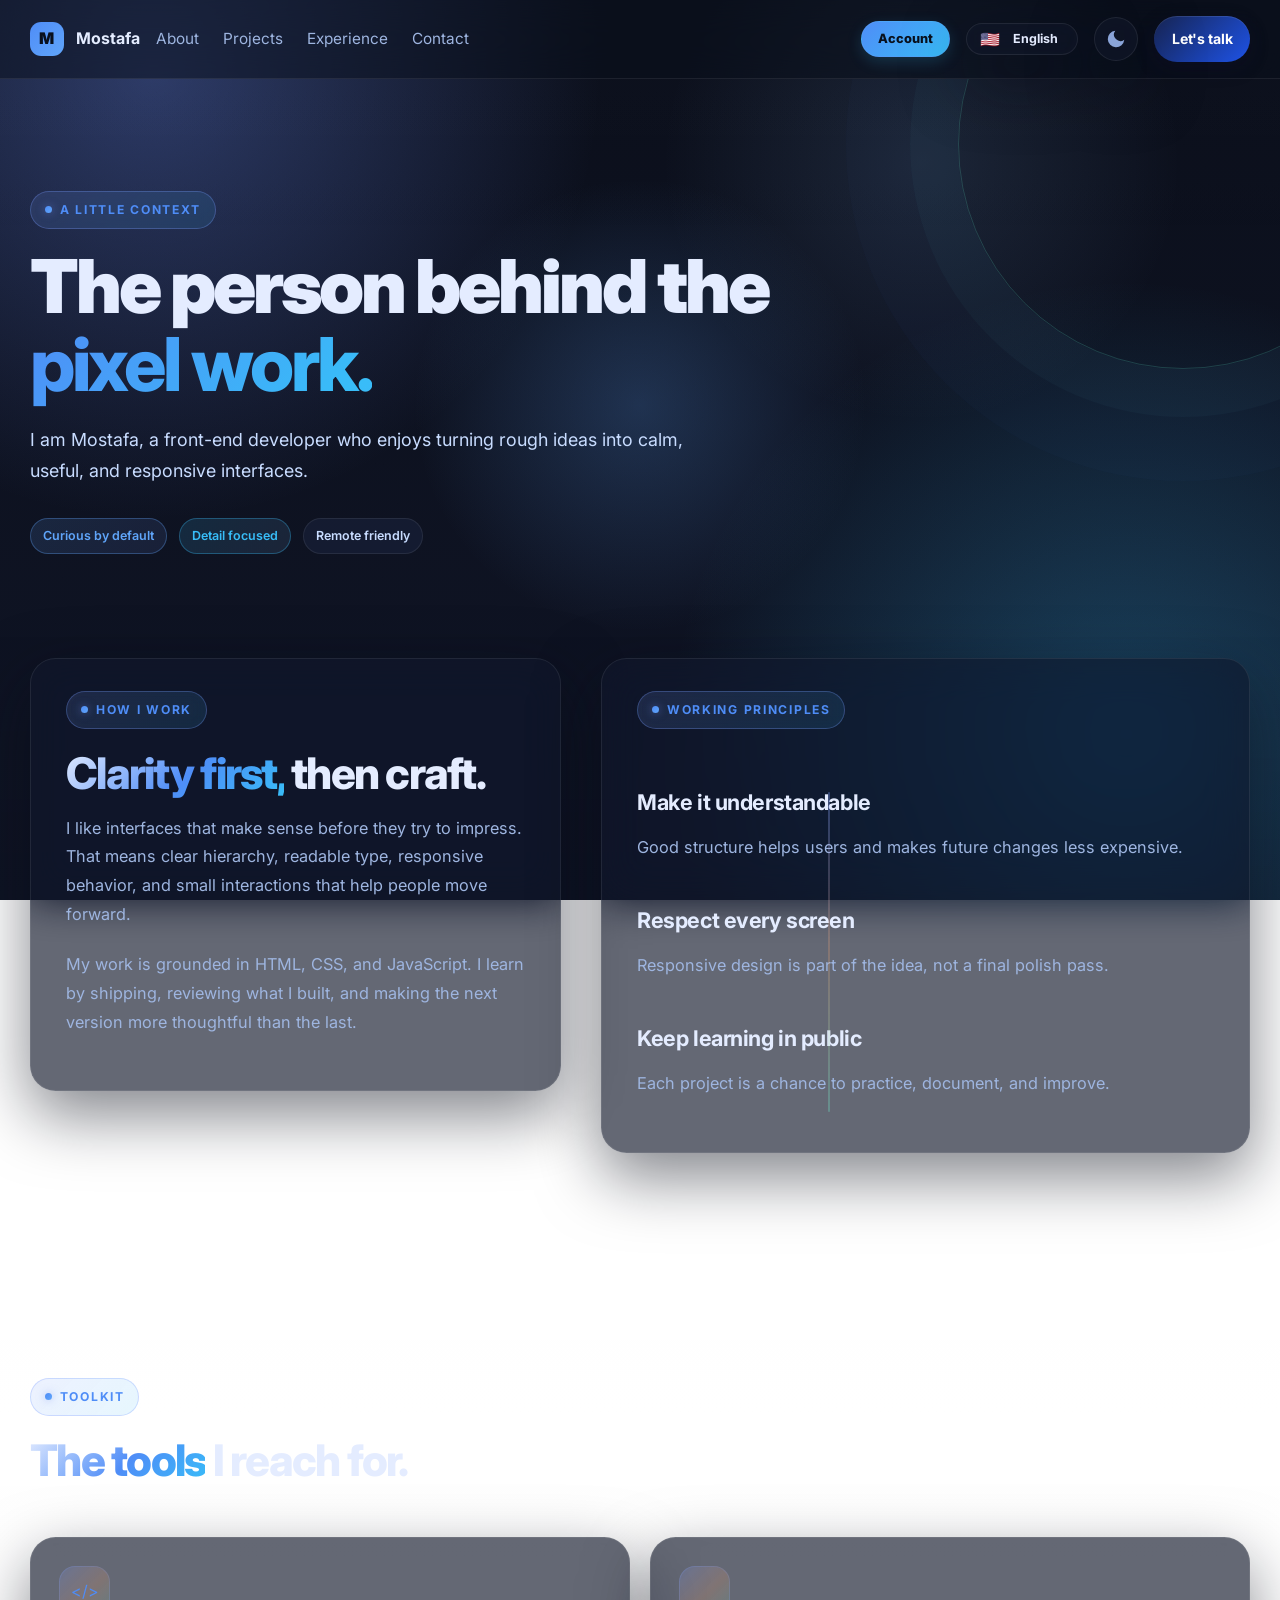
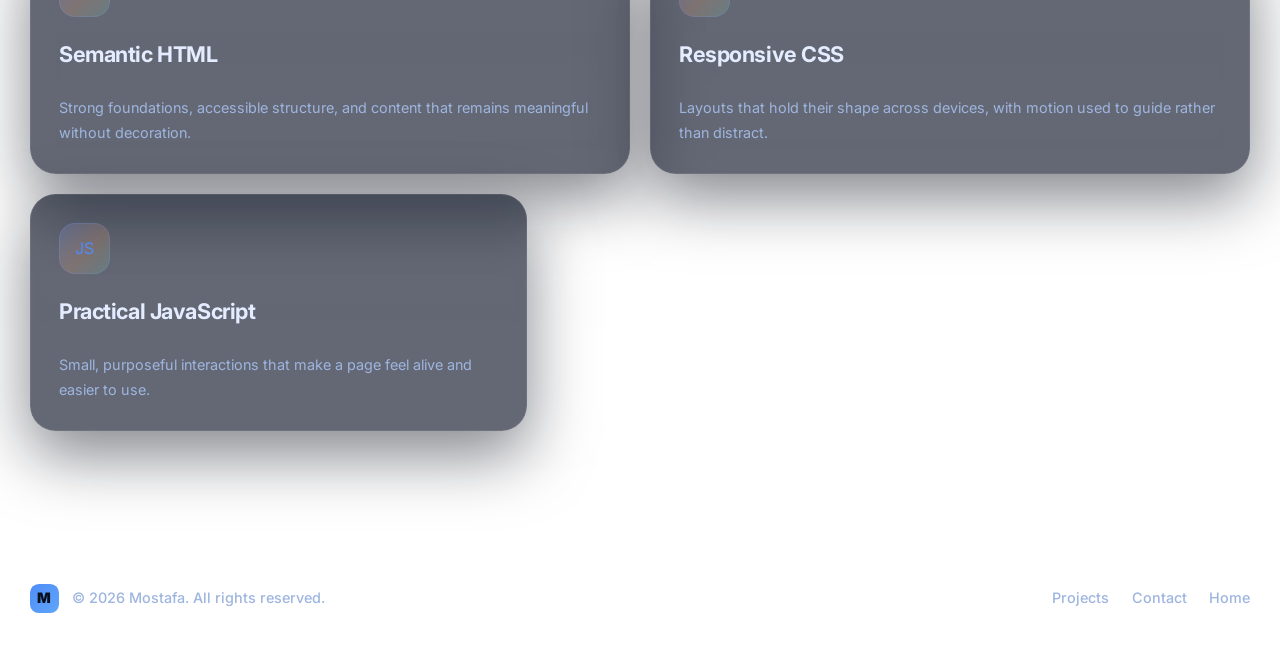
==== commit cefeed86: "Add files via upload" ====
--- a/about.html
+++ b/about.html
@@ -39,6 +39,7 @@
   <a href="contact.html">Contact</a>
 </nav>
 <div class="nav-actions">
+  <a class="account-button" href="sign%20in%20and%20up.html">Account</a>
   <button class="lang-toggle-btn" id="langBtn" type="button" aria-label="Switch to Arabic" aria-pressed="false">
     <span class="flag" aria-hidden="true">🇺🇸</span>
     <span class="lang-text">عربي</span>
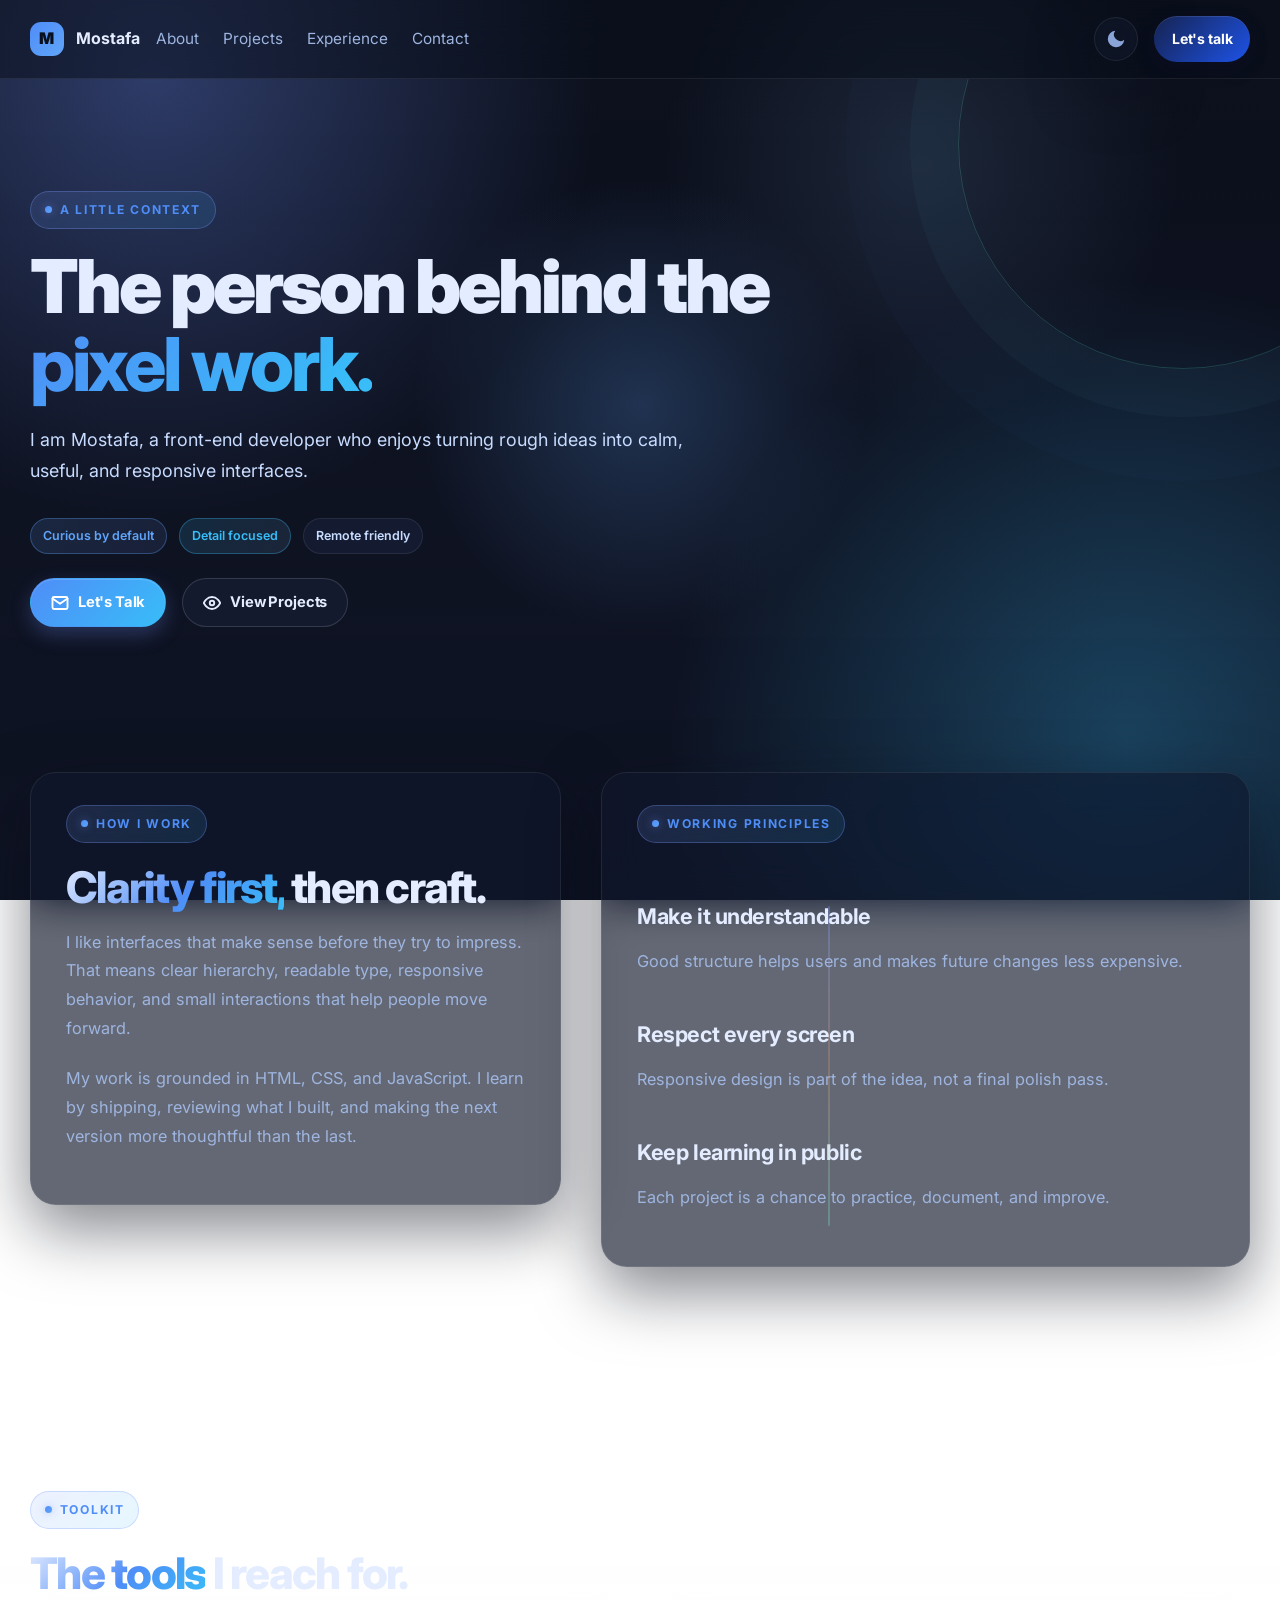
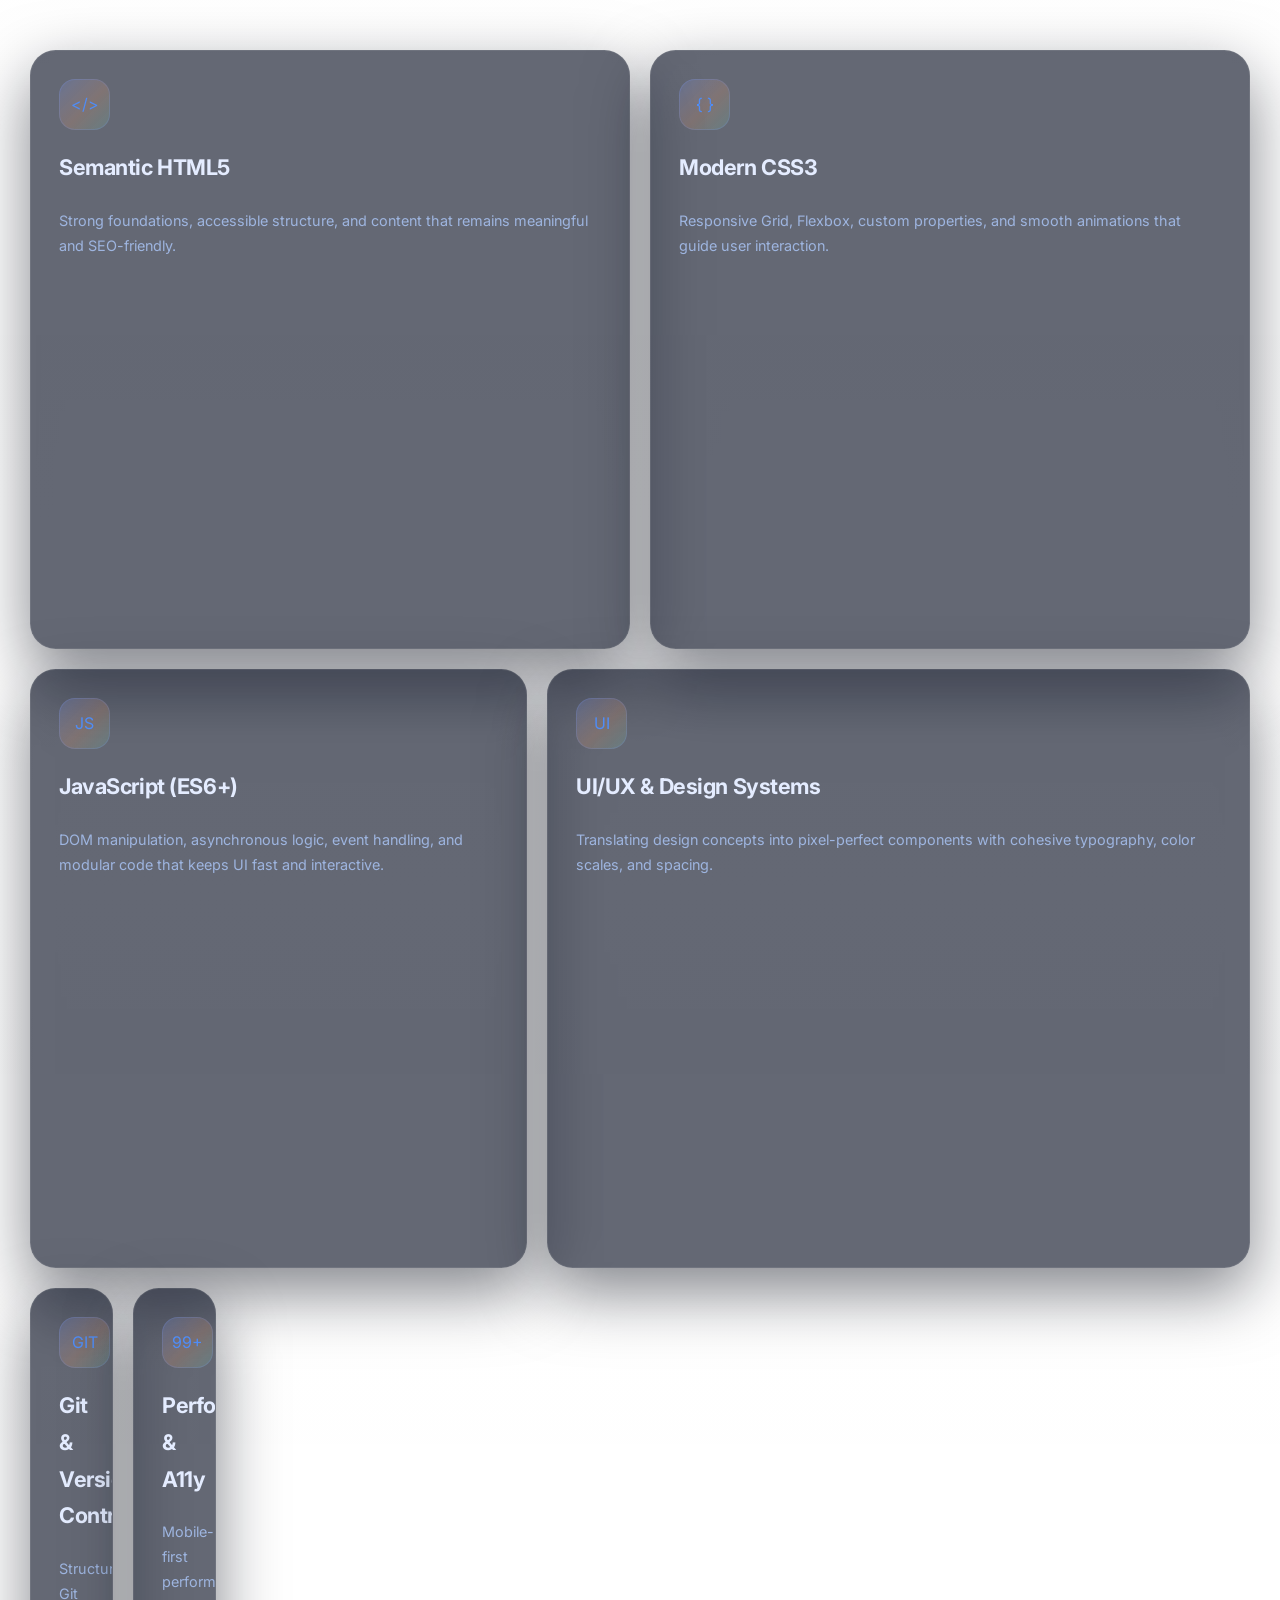
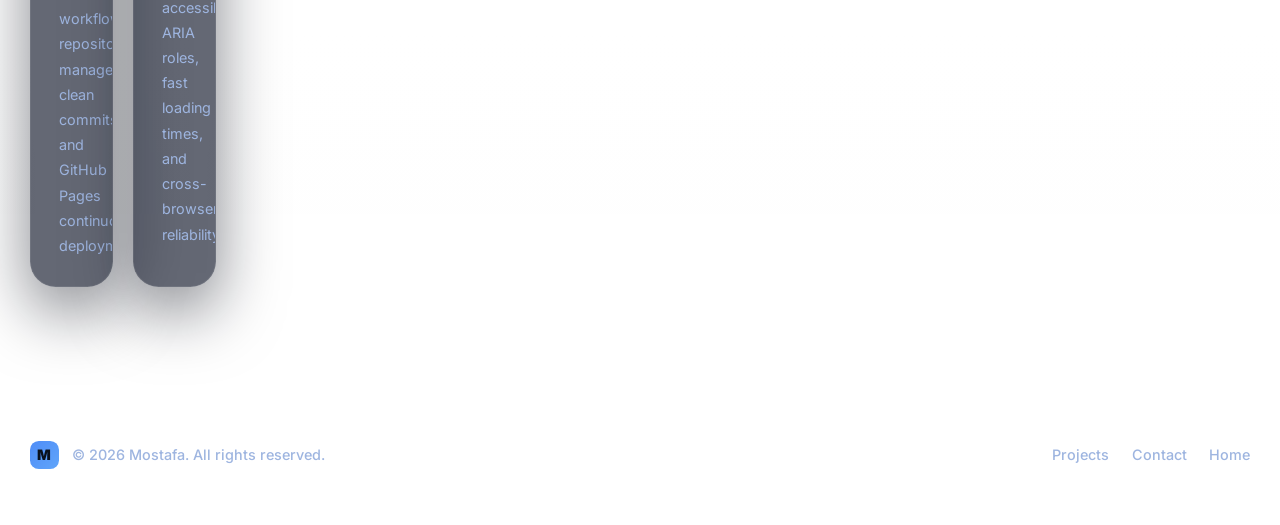
==== commit 12d19e7e: "Add files via upload" ====
--- a/about.html
+++ b/about.html
@@ -1,4 +1,4 @@
-﻿<!DOCTYPE html>
+<!DOCTYPE html>
 <html lang="en">
   <head>
     <meta charset="UTF-8" />
@@ -39,11 +39,6 @@
   <a href="contact.html">Contact</a>
 </nav>
 <div class="nav-actions">
-  <a class="account-button" href="sign%20in%20and%20up.html">Account</a>
-  <button class="lang-toggle-btn" id="langBtn" type="button" aria-label="Switch to Arabic" aria-pressed="false">
-    <span class="flag" aria-hidden="true">🇺🇸</span>
-    <span class="lang-text">عربي</span>
-  </button>
   <button
   class="theme-toggle"
   type="button"
@@ -85,7 +80,23 @@
       <span class="chip chip--purple">Detail focused</span>
       <span class="chip">Remote friendly</span>
     </div>
-</div>
+    <div class="cta-group reveal" style="margin-top: 1.5rem;">
+      <a class="button button-primary" href="contact.html">
+        <svg width="18" height="18" viewBox="0 0 24 24" fill="none" stroke="currentColor" stroke-width="2.5" stroke-linecap="round" stroke-linejoin="round" aria-hidden="true">
+          <path d="M4 4h16c1.1 0 2 .9 2 2v12c0 1.1-.9 2-2 2H4c-1.1 0-2-.9-2-2V6c0-1.1.9-2 2-2z"/>
+          <polyline points="22,6 12,13 2,6"/>
+        </svg>
+        Let's Talk
+      </a>
+      <a class="button button-secondary" href="projects.html">
+        <svg width="18" height="18" viewBox="0 0 24 24" fill="none" stroke="currentColor" stroke-width="2.5" stroke-linecap="round" stroke-linejoin="round" aria-hidden="true">
+          <path d="M1 12s4-8 11-8 11 8 11 8-4 8-11 8-11-8-11-8z"/>
+          <circle cx="12" cy="12" r="3"/>
+        </svg>
+        View Projects
+      </a>
+    </div>
+  </div>
 </section>
 <section class="section page-content">
   <div class="container split-layout">
@@ -127,19 +138,34 @@
 <div class="skill-grid">
   <article class="skill-card reveal">
     <div class="skill-icon">&lt;/&gt;</div>
-    <h3>Semantic HTML</h3>
-    <p>Strong foundations, accessible structure, and content that remains meaningful without decoration.</p>
+    <h3>Semantic HTML5</h3>
+    <p>Strong foundations, accessible structure, and content that remains meaningful and SEO-friendly.</p>
   </article>
-<article class="skill-card reveal">
-  <div class="skill-icon"></div>
-  <h3>Responsive CSS</h3>
-  <p>Layouts that hold their shape across devices, with motion used to guide rather than distract.</p>
-</article>
-<article class="skill-card reveal">
-  <div class="skill-icon">JS</div>
-  <h3>Practical JavaScript</h3>
-  <p>Small, purposeful interactions that make a page feel alive and easier to use.</p>
-</article>
+  <article class="skill-card reveal">
+    <div class="skill-icon">{ }</div>
+    <h3>Modern CSS3</h3>
+    <p>Responsive Grid, Flexbox, custom properties, and smooth animations that guide user interaction.</p>
+  </article>
+  <article class="skill-card reveal">
+    <div class="skill-icon">JS</div>
+    <h3>JavaScript (ES6+)</h3>
+    <p>DOM manipulation, asynchronous logic, event handling, and modular code that keeps UI fast and interactive.</p>
+  </article>
+  <article class="skill-card reveal">
+    <div class="skill-icon">UI</div>
+    <h3>UI/UX &amp; Design Systems</h3>
+    <p>Translating design concepts into pixel-perfect components with cohesive typography, color scales, and spacing.</p>
+  </article>
+  <article class="skill-card reveal">
+    <div class="skill-icon">GIT</div>
+    <h3>Git &amp; Version Control</h3>
+    <p>Structured Git workflow, repository management, clean commits, and GitHub Pages continuous deployment.</p>
+  </article>
+  <article class="skill-card reveal">
+    <div class="skill-icon">99+</div>
+    <h3>Performance &amp; A11y</h3>
+    <p>Mobile-first performance, accessible ARIA roles, fast loading times, and cross-browser reliability.</p>
+  </article>
 </div>
 </div>
 </section>
--- a/styles.css
+++ b/styles.css
@@ -1079,52 +1079,6 @@
 .account-button:focus-visible {
   outline: 2px solid var(--primary);
   outline-offset: 2px;
-}
-
-.lang-toggle-btn {
-  background: var(--panel);
-  color: var(--ink);
-  border: 1px solid var(--line);
-  padding: 0.42rem 0.8rem;
-  border-radius: 999px;
-  font-family: inherit;
-  font-size: 0.78rem;
-  font-weight: 700;
-  cursor: pointer;
-  display: inline-flex;
-  align-items: center;
-  gap: 0.45rem;
-  box-shadow: var(--shadow);
-  backdrop-filter: blur(10px);
-  transition: transform 0.25s ease, border-color 0.25s ease, background 0.25s ease, color 0.25s ease, box-shadow 0.25s ease;
-}
-
-.lang-toggle-btn:hover,
-.lang-toggle-btn:focus-visible {
-  background: var(--panel-strong);
-  border-color: var(--primary);
-  color: var(--primary);
-  transform: translateY(-1px);
-  box-shadow: 0 0.4rem 1.2rem rgba(106, 138, 240, 0.2);
-}
-
-.lang-toggle-btn:focus-visible {
-  outline: 2px solid var(--primary);
-  outline-offset: 2px;
-}
-
-.lang-toggle-btn:active {
-  transform: translateY(0);
-}
-
-.lang-toggle-btn .flag {
-  font-size: 1rem;
-  line-height: 1;
-}
-
-.lang-toggle-btn .lang-text {
-  min-width: 3.6rem;
-  text-align: center;
 }
 
 .nav-toggle {
@@ -1986,6 +1940,10 @@
 }
 
 .btn-17 {
+  display: inline-flex;
+  align-items: center;
+  justify-content: center;
+  text-decoration: none;
   background: var(--panel);
   background-image: none;
   color: var(--ink);
@@ -1995,8 +1953,8 @@
   font-weight: 900;
   line-height: 1.5;
   margin-top: auto;
-  min-width: 10.5rem;
-  padding: 0.8rem 3rem;
+  min-width: 9.5rem;
+  padding: 0.8rem 2.2rem;
   position: relative;
   text-transform: uppercase;
   border-radius: 99rem;
@@ -2005,6 +1963,7 @@
   z-index: 0;
   align-self: flex-start;
   transition: transform 0.2s ease;
+  box-sizing: border-box;
 }
 
 .btn-17 .text-container {
@@ -2850,9 +2809,6 @@
     height: 38px;
   }
 
-  .nav-actions .lang-toggle-btn {
-    padding-inline: 12px;
-  }
   .nav-actions .theme-toggle__icon {
     width: 18px;
     height: 18px;
@@ -3022,3 +2978,186 @@
     transform: none;
   }
 }
+
+/* --- Modernized Components: Projects, Filters, Services, Competencies --- */
+.project-actions {
+  display: flex;
+  align-items: center;
+  gap: 0.75rem;
+  flex-wrap: wrap;
+  margin-top: auto;
+  padding-top: 1.25rem;
+}
+
+.project-code-btn {
+  display: inline-flex;
+  align-items: center;
+  gap: 0.45rem;
+  padding: 0.75rem 1.25rem;
+  border-radius: 99rem;
+  background: var(--panel-soft);
+  border: 1px solid var(--line-strong);
+  color: var(--ink-2);
+  font-size: 0.88rem;
+  font-weight: 600;
+  text-decoration: none;
+  transition: all 0.22s ease;
+}
+
+.project-code-btn:hover {
+  background: var(--panel-strong);
+  color: var(--primary);
+  border-color: var(--primary);
+  transform: translateY(-2px);
+}
+
+.project-card.is-hidden {
+  display: none !important;
+}
+
+.filter-bar {
+  display: flex;
+  align-items: center;
+  gap: 0.65rem;
+  flex-wrap: wrap;
+  margin-bottom: 2.2rem;
+}
+
+.filter-btn {
+  display: inline-flex;
+  align-items: center;
+  padding: 0.55rem 1.25rem;
+  border-radius: 99rem;
+  font-family: inherit;
+  font-size: 0.88rem;
+  font-weight: 600;
+  background: var(--panel-soft);
+  color: var(--muted);
+  border: 1px solid var(--line);
+  cursor: pointer;
+  transition: all 0.22s ease;
+}
+
+.filter-btn:hover {
+  color: var(--ink);
+  border-color: var(--line-strong);
+  background: var(--panel);
+}
+
+.filter-btn.is-active {
+  background: var(--primary);
+  color: #ffffff;
+  border-color: var(--primary);
+  box-shadow: 0 0.4rem 1.2rem rgba(37, 99, 235, 0.3);
+}
+
+/* Services Grid */
+.services-grid {
+  display: grid;
+  grid-template-columns: repeat(auto-fit, minmax(280px, 1fr));
+  gap: 1.5rem;
+  margin-top: 2rem;
+}
+
+.service-card {
+  display: flex;
+  flex-direction: column;
+  padding: 2.2rem 2rem;
+  border-radius: 1.25rem;
+  background: var(--panel);
+  border: 1px solid var(--line);
+  backdrop-filter: blur(16px);
+  -webkit-backdrop-filter: blur(16px);
+  transition: transform 0.3s ease, border-color 0.3s ease, box-shadow 0.3s ease;
+}
+
+.service-card:hover {
+  transform: translateY(-4px);
+  border-color: var(--line-strong);
+  box-shadow: var(--shadow-glow);
+}
+
+.service-icon {
+  width: 3.2rem;
+  height: 3.2rem;
+  border-radius: 0.9rem;
+  display: grid;
+  place-items: center;
+  background: linear-gradient(135deg, rgba(79, 141, 247, 0.22), rgba(56, 189, 248, 0.16));
+  color: var(--primary);
+  margin-bottom: 1.4rem;
+  box-shadow: inset 0 0 0 1px rgba(79, 141, 247, 0.2);
+}
+
+.service-card h3 {
+  font-size: 1.25rem;
+  font-weight: 700;
+  margin: 0 0 0.75rem;
+  color: var(--ink);
+}
+
+.service-card p {
+  color: var(--muted);
+  font-size: 0.95rem;
+  line-height: 1.65;
+  margin: 0 0 1.25rem;
+  flex-grow: 1;
+}
+
+/* Competencies Matrix */
+.competencies-grid {
+  display: grid;
+  grid-template-columns: repeat(auto-fit, minmax(260px, 1fr));
+  gap: 1.5rem;
+  margin-top: 2rem;
+}
+
+.competency-card {
+  padding: 1.8rem;
+  border-radius: 1rem;
+  background: var(--panel);
+  border: 1px solid var(--line);
+  backdrop-filter: blur(12px);
+  -webkit-backdrop-filter: blur(12px);
+  transition: transform 0.25s ease, border-color 0.25s ease;
+}
+
+.competency-card:hover {
+  transform: translateY(-3px);
+  border-color: var(--line-strong);
+}
+
+.competency-card h4 {
+  margin: 0 0 1rem;
+  font-size: 1.1rem;
+  font-weight: 700;
+  color: var(--primary);
+}
+
+.competency-card ul {
+  list-style: none;
+  padding: 0;
+  margin: 0;
+  display: flex;
+  flex-direction: column;
+  gap: 0.65rem;
+}
+
+.competency-card li {
+  position: relative;
+  padding-left: 1.3rem;
+  font-size: 0.92rem;
+  color: var(--ink-2);
+}
+
+.competency-card li::before {
+  content: "▹";
+  position: absolute;
+  left: 0;
+  color: var(--secondary);
+  font-size: 0.9rem;
+}
+
+.button--resume {
+  border-style: dashed;
+}
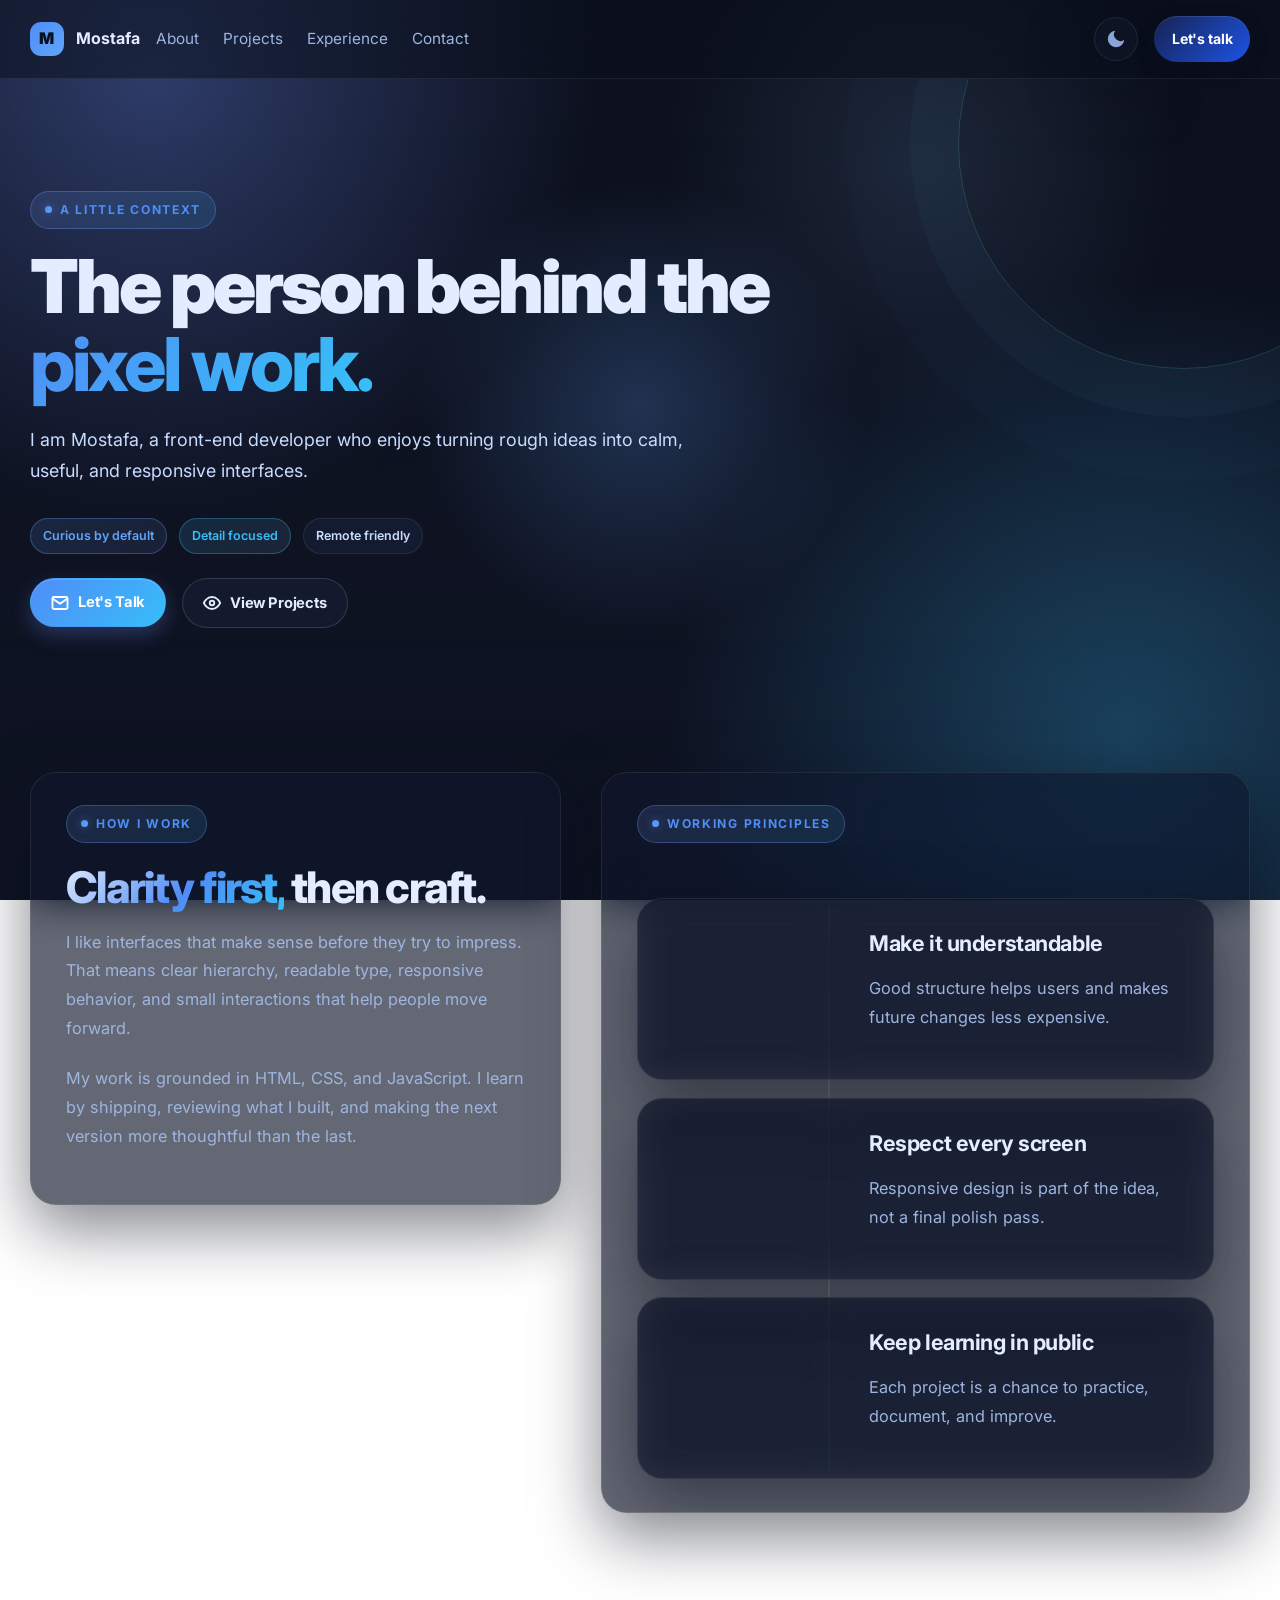
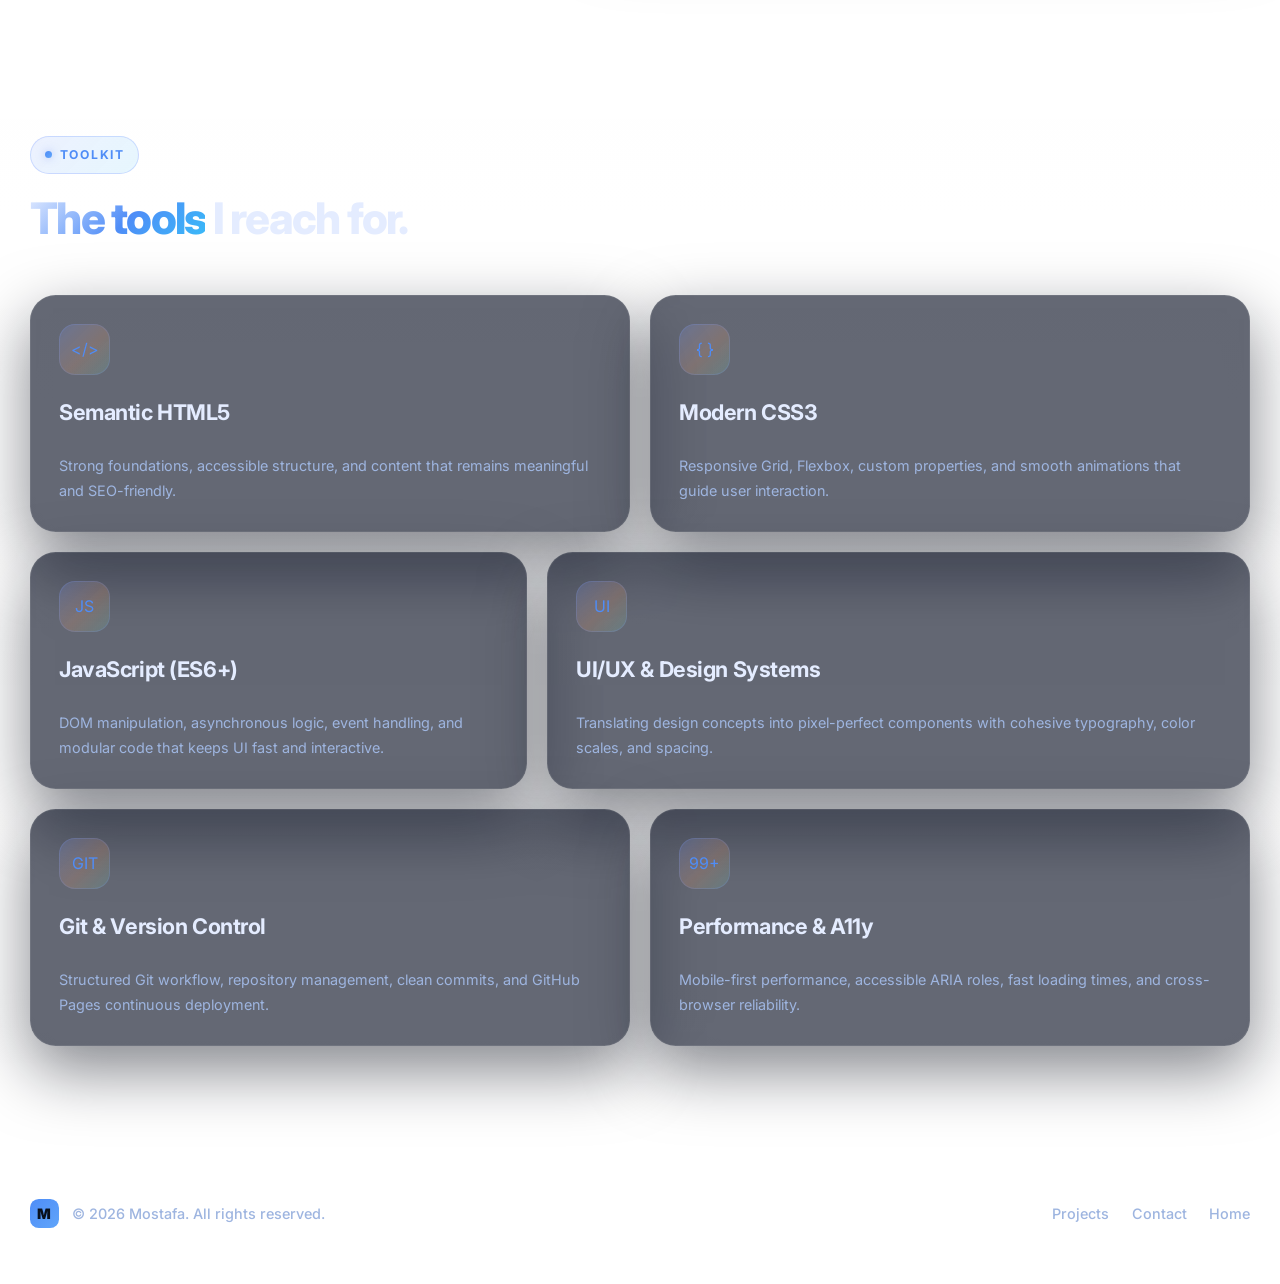
==== commit 9d71c247: "Add files via upload" ====
--- a/about.html
+++ b/about.html
@@ -100,30 +100,42 @@
 </section>
 <section class="section page-content">
   <div class="container split-layout">
-    <article class="about-card reveal" style="padding:2rem 2.2rem">
+    <article class="about-card reveal" style="padding: 2rem 2.2rem;">
       <p class="section-tag">How I work</p>
       <h2>
         <span class="h2-gradient">Clarity first,</span> then craft.</h2>
       <p>I like interfaces that make sense before they try to impress. That means clear hierarchy, readable type, responsive behavior, and small interactions that help people move forward.</p>
       <p>My work is grounded in HTML, CSS, and JavaScript. I learn by shipping, reviewing what I built, and making the next version more thoughtful than the last.</p>
     </article>
-  <article class="about-card reveal" style="padding:2rem 2.2rem">
+  <article class="about-card reveal" style="padding: 2rem 2.2rem;">
     <p class="section-tag">Working principles</p>
     <div class="timeline">
-      <div>
-        <h3>Make it understandable</h3>
-        <p>Good structure helps users and makes future changes less expensive.</p>
-      </div>
-    <div>
-      <h3>Respect every screen</h3>
-      <p>Responsive design is part of the idea, not a final polish pass.</p>
-    </div>
-  <div>
-    <h3>Keep learning in public</h3>
-    <p>Each project is a chance to practice, document, and improve.</p>
-  </div>
-</div>
-</article>
+      <article class="timeline-item reveal">
+        <div>
+        </div>
+        <div>
+          <h3>Make it understandable</h3>
+          <p>Good structure helps users and makes future changes less expensive.</p>
+        </div>
+      </article>
+      <article class="timeline-item reveal">
+        <div>
+        </div>
+        <div>
+          <h3>Respect every screen</h3>
+          <p>Responsive design is part of the idea, not a final polish pass.</p>
+        </div>
+      </article>
+      <article class="timeline-item reveal">
+        <div>
+        </div>
+        <div>
+          <h3>Keep learning in public</h3>
+          <p>Each project is a chance to practice, document, and improve.</p>
+        </div>
+      </article>
+    </div>
+  </article>
 </div>
 </section>
 <section class="section section-alt">
--- a/styles.css
+++ b/styles.css
@@ -1595,6 +1595,8 @@
 .skill-grid .skill-card:nth-child(2) { grid-column: span 6; }
 .skill-grid .skill-card:nth-child(3) { grid-column: span 5; }
 .skill-grid .skill-card:nth-child(4) { grid-column: span 7; }
+.skill-grid .skill-card:nth-child(5) { grid-column: span 6; }
+.skill-grid .skill-card:nth-child(6) { grid-column: span 6; }
 
 .project-grid {
   display: grid;
@@ -2607,7 +2609,9 @@
   .skill-grid .skill-card:nth-child(1),
   .skill-grid .skill-card:nth-child(2),
   .skill-grid .skill-card:nth-child(3),
-  .skill-grid .skill-card:nth-child(4) {
+  .skill-grid .skill-card:nth-child(4),
+  .skill-grid .skill-card:nth-child(5),
+  .skill-grid .skill-card:nth-child(6) {
     grid-column: span 12;
   }
 
@@ -2618,7 +2622,9 @@
   .skill-grid .skill-card:nth-child(1),
   .skill-grid .skill-card:nth-child(2),
   .skill-grid .skill-card:nth-child(3),
-  .skill-grid .skill-card:nth-child(4) {
+  .skill-grid .skill-card:nth-child(4),
+  .skill-grid .skill-card:nth-child(5),
+  .skill-grid .skill-card:nth-child(6) {
     grid-column: span 1;
   }
 
@@ -2742,7 +2748,9 @@
   .skill-grid .skill-card:nth-child(1),
   .skill-grid .skill-card:nth-child(2),
   .skill-grid .skill-card:nth-child(3),
-  .skill-grid .skill-card:nth-child(4) {
+  .skill-grid .skill-card:nth-child(4),
+  .skill-grid .skill-card:nth-child(5),
+  .skill-grid .skill-card:nth-child(6) {
     grid-column: span 1;
   }
 
